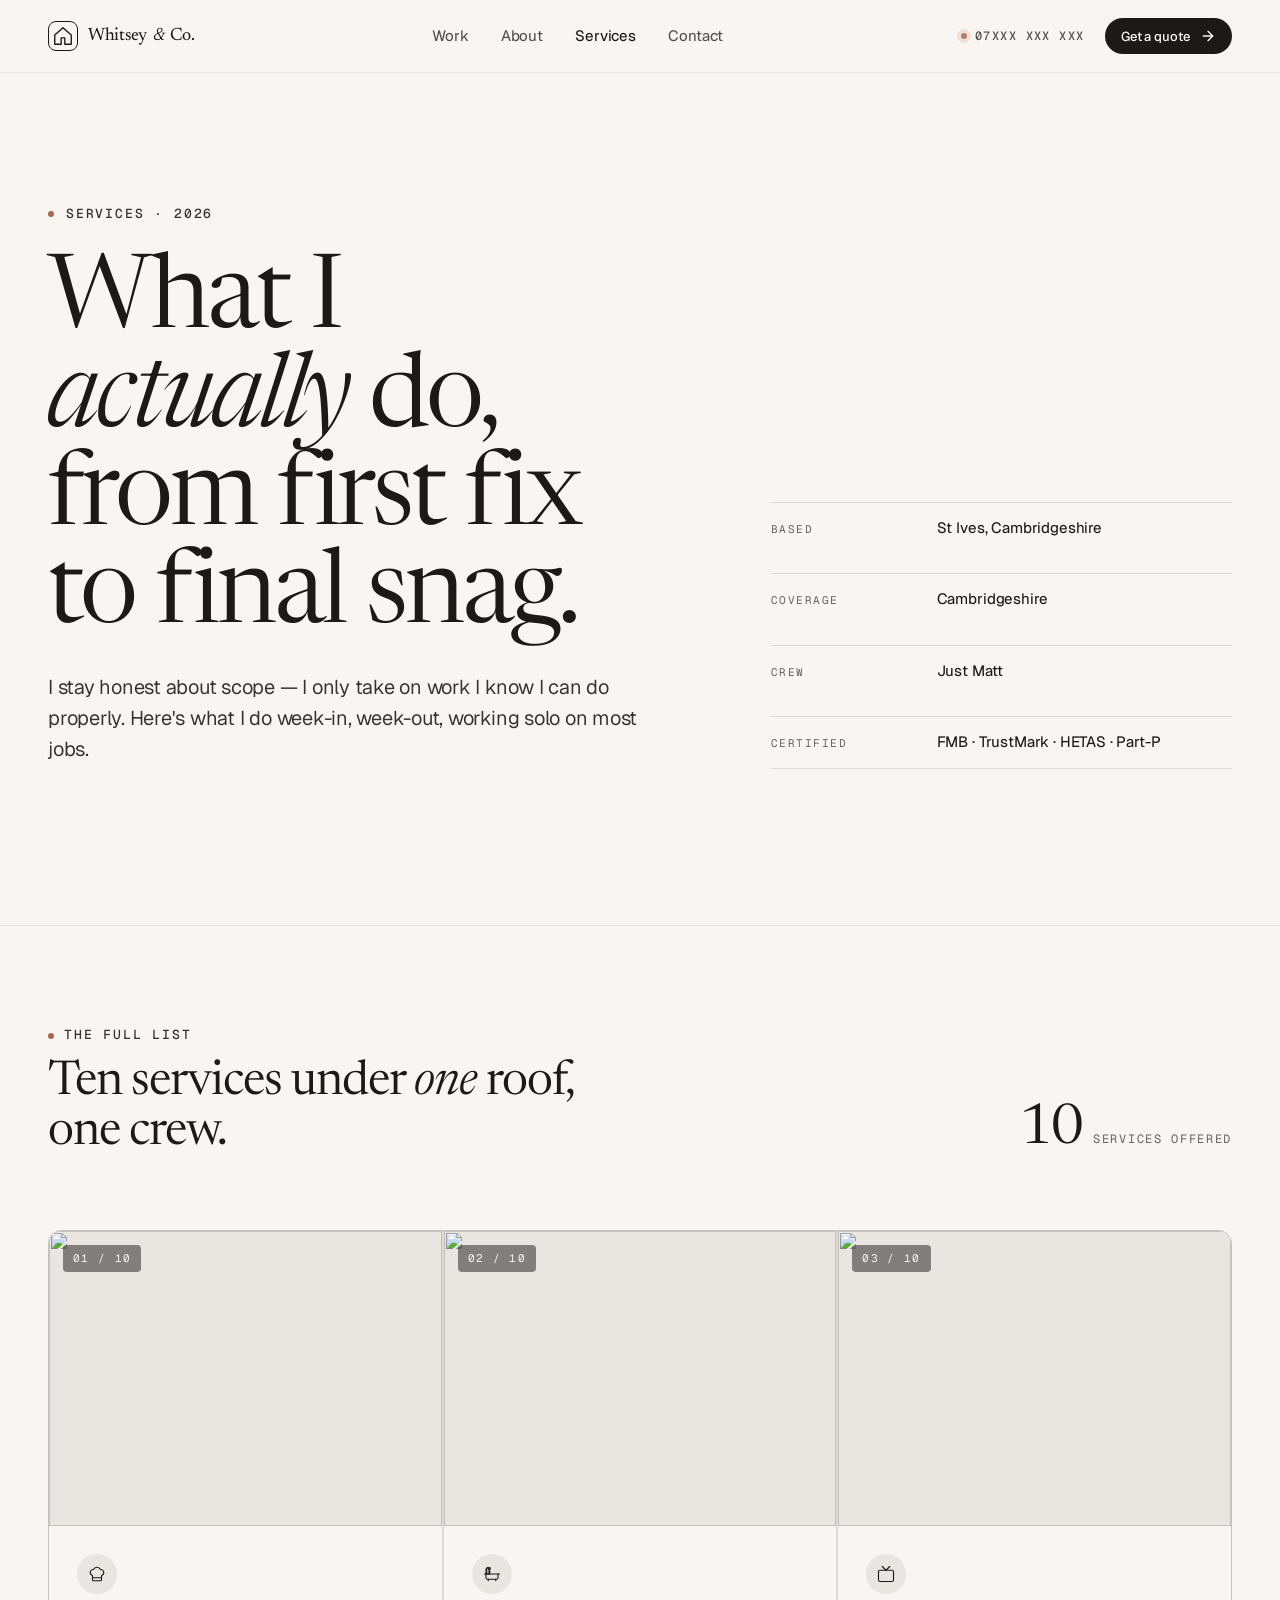
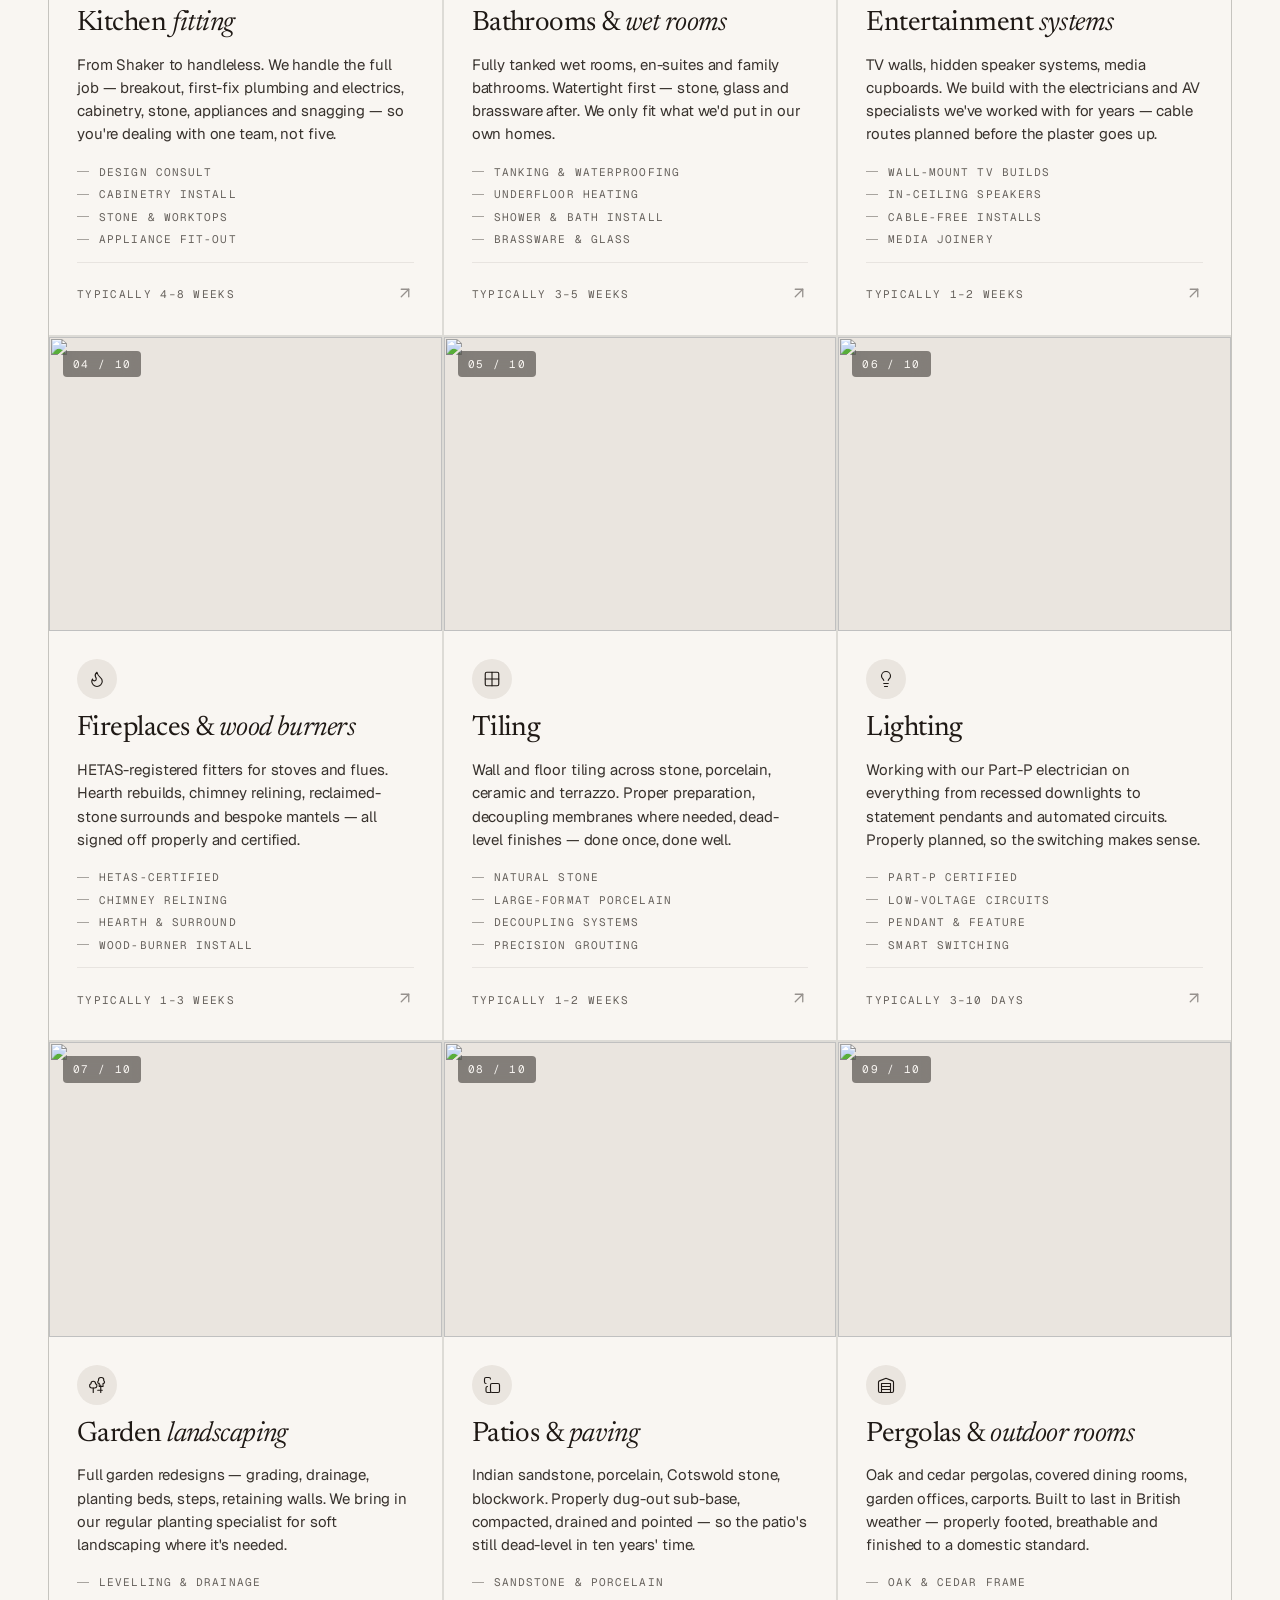
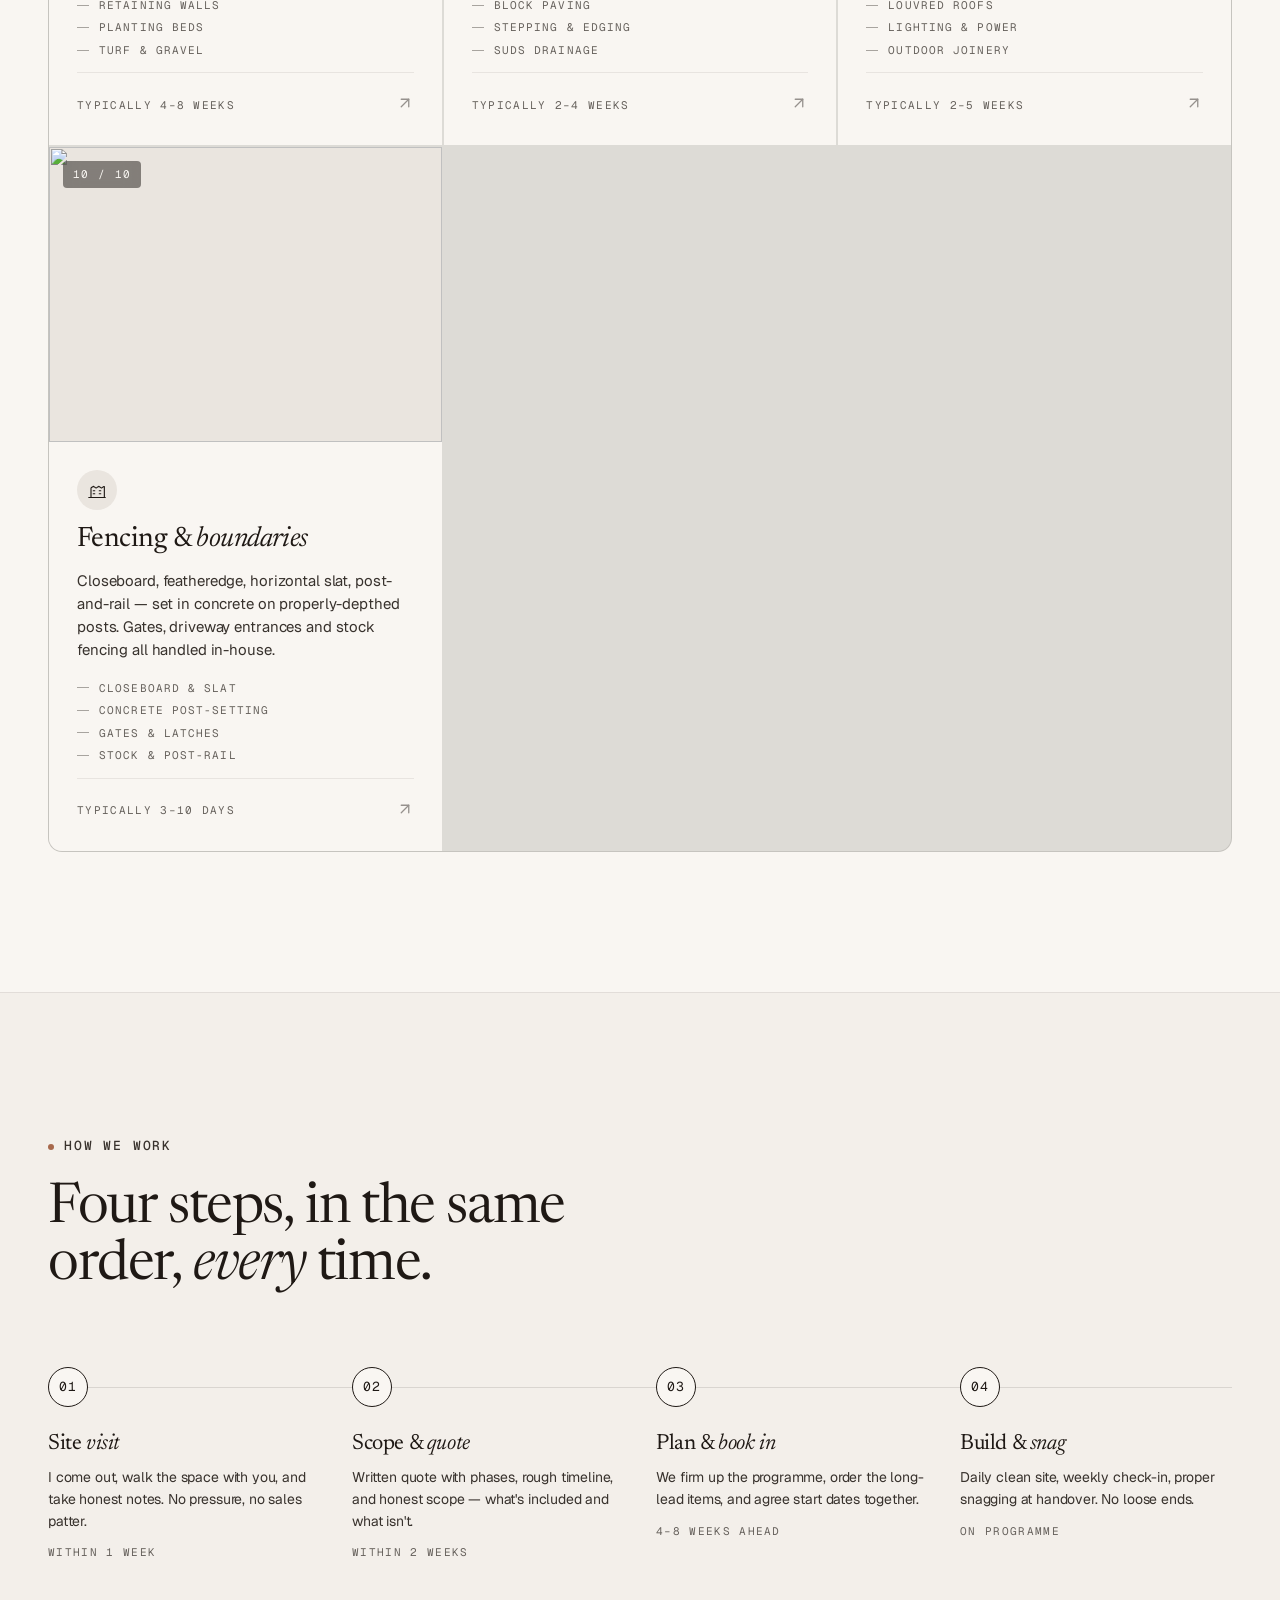
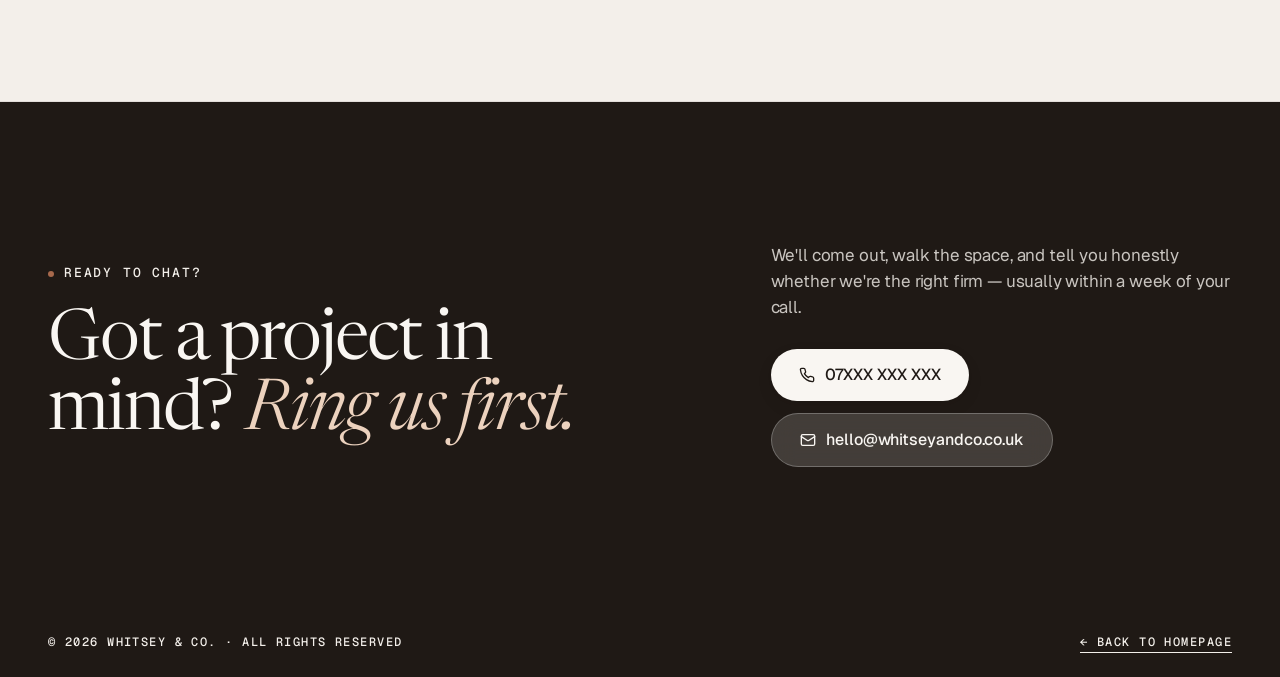
==== services.html @ 05865a09 "Initial commit — Whitsey & Co website Static website for Matt Whitsey's building company with homepa" ====
<!DOCTYPE html>
<html lang="en-GB">
<head>
  <meta charset="utf-8" />
  <meta name="viewport" content="width=device-width,initial-scale=1" />
  <title>Services — Whitsey &amp; Co.</title>

  <link rel="preconnect" href="https://fonts.googleapis.com" />
  <link rel="preconnect" href="https://fonts.gstatic.com" crossorigin />
  <link href="https://fonts.googleapis.com/css2?family=Newsreader:ital,opsz,wght@0,6..72,300..600;1,6..72,300..600&family=Geist:wght@300..700&family=Geist+Mono:wght@400..600&display=swap" rel="stylesheet" />

  <style>
    /* ============================================================
       Design Tokens (shared with index.html)
    ============================================================ */
    :root {
      --bone:        oklch(0.975 0.006 80);
      --bone-2:      oklch(0.955 0.008 75);
      --bone-3:      oklch(0.925 0.010 75);
      --ink:         oklch(0.22 0.012 60);
      --ink-2:       oklch(0.32 0.012 60);
      --ink-3:       oklch(0.50 0.010 65);
      --ink-4:       oklch(0.72 0.008 70);
      --terra:       oklch(0.58 0.09 45);
      --terra-soft:  oklch(0.92 0.03 50);
      --glass-light: rgba(252, 250, 246, 0.16);

      --font-display: "Newsreader", "Cormorant Garamond", Georgia, serif;
      --font-sans:    "Geist", "Inter", system-ui, -apple-system, "Helvetica Neue", sans-serif;
      --font-mono:    "Geist Mono", "JetBrains Mono", "SF Mono", ui-monospace, monospace;

      --s-1:4px; --s-2:8px; --s-3:12px; --s-4:16px; --s-5:24px;
      --s-6:32px; --s-7:48px; --s-8:64px; --s-9:96px;

      --r-sm:4px; --r-md:8px; --r-lg:14px; --r-xl:24px; --r-pill:999px;

      --sh-1: 0 1px 2px rgba(28,24,20,0.04), 0 1px 1px rgba(28,24,20,0.03);
      --sh-2: 0 6px 18px rgba(28,24,20,0.06), 0 2px 4px rgba(28,24,20,0.04);
      --sh-3: 0 24px 60px rgba(28,24,20,0.12), 0 6px 12px rgba(28,24,20,0.06);

      --container-wide: 1440px;
      --gutter: clamp(20px, 4vw, 48px);
    }

    /* ============================================================
       Reset & base
    ============================================================ */
    *, *::before, *::after { box-sizing: border-box; }
    html, body {
      margin: 0; padding: 0;
      background: var(--bone); color: var(--ink);
      font-family: var(--font-sans);
      font-feature-settings: "kern", "ss01", "cv11";
      -webkit-font-smoothing: antialiased;
      -moz-osx-font-smoothing: grayscale;
      text-rendering: optimizeLegibility;
    }
    body { font-size: 16px; line-height: 1.5; letter-spacing: -0.01em; }
    img { display: block; max-width: 100%; background: var(--bone-3); }
    button { font: inherit; color: inherit; background: none; border: 0; cursor: pointer; }
    a { color: inherit; text-decoration: none; }
    html { scroll-behavior: smooth; }

    /* ============================================================
       Typography
    ============================================================ */
    .mono-label {
      font-family: var(--font-mono); font-weight: 500;
      font-size: 12px; line-height: 1.2; letter-spacing: 0.12em;
      text-transform: uppercase; color: var(--ink-2);
    }
    .mono-label-lg {
      font-family: var(--font-mono); font-weight: 500;
      font-size: 13px; line-height: 1.3; letter-spacing: 0.14em;
      text-transform: uppercase; color: var(--ink-2);
    }

    /* ============================================================
       Buttons
    ============================================================ */
    .btn {
      display: inline-flex; align-items: center; gap: 10px;
      padding: 14px 24px; border-radius: var(--r-pill);
      font-family: var(--font-sans); font-weight: 500;
      font-size: 15px; letter-spacing: -0.005em;
      transition: transform 0.2s ease, background 0.2s ease, color 0.2s ease, box-shadow 0.2s ease;
      white-space: nowrap; line-height: 1;
    }
    .btn:focus-visible { outline: 1.5px dashed var(--ink); outline-offset: 3px; }
    .btn:hover { transform: translateY(-1px); }
    .btn:active { transform: translateY(0); }
    .btn--ink { background: var(--ink); color: var(--bone); }
    .btn--ink:hover { background: #000; }
    .btn--bone { background: var(--bone); color: var(--ink); box-shadow: var(--sh-2); }
    .btn--bone:hover { background: #fff; }
    .btn--glass-light {
      background: var(--glass-light); color: var(--bone);
      backdrop-filter: blur(12px); -webkit-backdrop-filter: blur(12px);
      border: 1px solid rgba(255,255,255,0.25);
    }
    .btn--glass-light:hover { background: rgba(255,255,255,0.28); }
    .btn--sm { padding: 10px 16px; font-size: 13px; }
    .btn--lg { padding: 18px 28px; font-size: 16px; }

    /* ============================================================
       Icons
    ============================================================ */
    .icon {
      display: inline-block; flex-shrink: 0;
      stroke: currentColor; fill: none;
      stroke-width: 2; stroke-linecap: round; stroke-linejoin: round;
      vertical-align: -0.125em;
    }
    .btn .icon { width: 16px; height: 16px; transition: transform 0.2s ease; }
    .btn:hover .icon[data-arrow] { transform: translateX(2px); }

    /* ============================================================
       Layout
    ============================================================ */
    .container-wide { max-width: var(--container-wide); margin: 0 auto; padding: 0 var(--gutter); }
    .section-marker { display: inline-flex; align-items: center; gap: 10px; }
    .section-marker::before {
      content: ""; width: 6px; height: 6px; border-radius: 50%;
      background: var(--terra); display: inline-block;
    }

    /* ============================================================
       Navigation
    ============================================================ */
    .nav {
      position: fixed; top: 0; left: 0; right: 0; z-index: 100;
      padding: 18px 0;
      transition: background 0.3s ease, backdrop-filter 0.3s ease, padding 0.3s ease;
    }
    /* Services nav starts on-light (no hero photo behind it) */
    .nav { background: rgba(249,246,241,0.88); backdrop-filter: blur(16px) saturate(140%); -webkit-backdrop-filter: blur(16px) saturate(140%); border-bottom: 1px solid rgba(28,24,20,0.06); }
    .nav--scrolled { padding: 12px 0; }
    .nav__inner { display: flex; align-items: center; justify-content: space-between; gap: 32px; }
    .nav__mark { display: inline-flex; align-items: center; gap: 10px; color: var(--ink); transition: color 0.3s ease; }
    .nav__mark-glyph { width: 30px; height: 30px; border: 1px solid currentColor; border-radius: 8px; display: inline-flex; align-items: center; justify-content: center; }
    .nav__mark-word { font-family: var(--font-display); font-weight: 440; font-size: 18px; letter-spacing: -0.015em; }
    .nav__mark-amp { font-style: italic; font-weight: 400; margin: 0 2px; }
    .nav__links { display: flex; gap: 32px; list-style: none; margin: 0; padding: 0; }
    .nav__links a { font-family: var(--font-sans); font-size: 15px; font-weight: 440; letter-spacing: -0.008em; color: var(--ink-2); opacity: 0.85; transition: opacity 0.2s ease, color 0.3s ease; }
    .nav__links a:hover { opacity: 1; color: var(--ink); }
    .nav__links a[aria-current="page"] { color: var(--ink); opacity: 1; }
    .nav__cta { display: flex; align-items: center; gap: 20px; }
    .nav__phone { display: inline-flex; align-items: center; gap: 8px; color: var(--ink-2); opacity: 0.85; }
    .nav__phone-dot { width: 6px; height: 6px; border-radius: 50%; background: var(--terra); box-shadow: 0 0 0 4px rgba(196,116,74,0.2); }
    @media (max-width: 960px) { .nav__phone { display: none; } }
    /* Hamburger button */
    .nav__burger {
      display: none;
      flex-direction: column; justify-content: center; align-items: center;
      gap: 5px; width: 40px; height: 40px;
      background: none; border: none; cursor: pointer; padding: 4px;
      color: var(--ink); transition: color 0.3s ease;
    }
    .nav__burger span {
      display: block; width: 22px; height: 2px;
      background: currentColor; border-radius: 2px;
      transition: transform 0.25s ease, opacity 0.2s ease, width 0.25s ease;
      transform-origin: center;
    }
    .nav--open .nav__burger span:nth-child(1) { transform: translateY(7px) rotate(45deg); }
    .nav--open .nav__burger span:nth-child(2) { opacity: 0; width: 0; }
    .nav--open .nav__burger span:nth-child(3) { transform: translateY(-7px) rotate(-45deg); }
    /* Mobile drawer */
    .nav__drawer {
      display: none;
      position: fixed; inset: 0; top: 0; z-index: 90;
      padding-top: 72px;
      background: var(--ink);
      flex-direction: column;
      animation: drawerIn 0.25s cubic-bezier(0.16,1,0.3,1) forwards;
    }
    @keyframes drawerIn {
      from { opacity: 0; transform: translateY(-8px); }
      to   { opacity: 1; transform: translateY(0); }
    }
    .nav--open .nav__drawer { display: flex; }
    .nav__drawer ul {
      list-style: none; margin: 0; padding: 32px var(--gutter);
      display: flex; flex-direction: column; gap: 4px;
    }
    .nav__drawer ul a {
      display: block; font-family: var(--font-display);
      font-size: clamp(32px, 8vw, 48px); font-weight: 380;
      color: var(--bone); opacity: 0.9; letter-spacing: -0.02em;
      line-height: 1.2; transition: opacity 0.15s ease;
    }
    .nav__drawer ul a:hover { opacity: 1; }
    .nav__drawer ul a[aria-current="page"] { color: var(--terra); opacity: 1; }
    .nav__drawer-close {
      position: absolute; top: 18px; right: var(--gutter);
      display: inline-flex; align-items: center; justify-content: center;
      width: 40px; height: 40px;
      background: none; border: none; border-radius: 50%;
      color: var(--bone); opacity: 0.6; cursor: pointer;
      transition: opacity 0.15s ease;
    }
    .nav__drawer-close:hover { opacity: 1; }
    .nav__drawer-cta {
      padding: 0 var(--gutter) 40px;
      margin-top: auto;
      border-top: 1px solid rgba(255,255,255,0.08);
      padding-top: 28px;
    }
    .nav__drawer-cta a { display: inline-flex; }
    @media (max-width: 640px) {
      .nav__links { display: none; }
      .nav__burger { display: flex; }
      .nav__cta .btn { display: none; }
    }

    /* ============================================================
       Services hero
    ============================================================ */
    .sv-hero {
      position: relative;
      padding: 200px 0 clamp(80px, 12vw, 140px);
      background: var(--bone); overflow: hidden;
    }
    .sv-hero__inner {
      display: grid; grid-template-columns: 7fr 5fr;
      gap: clamp(40px, 6vw, 96px); align-items: end;
    }
    .sv-hero__kicker {
      display: inline-flex; align-items: center; gap: 12px;
      margin-bottom: 32px; color: var(--ink-2);
    }
    .sv-hero__kicker::before {
      content: ""; width: 6px; height: 6px; border-radius: 50%;
      background: var(--terra);
    }
    .sv-hero__title {
      font-family: var(--font-display); font-weight: 360;
      font-size: clamp(52px, 8vw, 112px); line-height: 0.96;
      letter-spacing: -0.03em; margin: 0 0 24px;
      max-width: 14ch; text-wrap: balance;
    }
    .sv-hero__title em { font-style: italic; font-weight: 340; }
    .sv-hero__lede {
      font-family: var(--font-sans); font-weight: 380;
      font-size: 20px; line-height: 1.55; letter-spacing: -0.012em;
      color: var(--ink-2); max-width: 46ch;
    }
    .sv-hero__meta {
      padding-left: 0; display: flex; flex-direction: column; gap: 20px;
    }
    .sv-hero__meta-row {
      display: grid; grid-template-columns: 110px 1fr; gap: 16px;
      padding: 14px 0; border-top: 1px solid rgba(28,24,20,0.12);
      align-items: baseline;
    }
    .sv-hero__meta-row:last-child { border-bottom: 1px solid rgba(28,24,20,0.12); }
    .sv-hero__meta-key {
      font-family: var(--font-mono); font-size: 11px;
      letter-spacing: 0.14em; text-transform: uppercase; color: var(--ink-3);
    }
    .sv-hero__meta-val {
      font-family: var(--font-sans); font-weight: 440; font-size: 15px; color: var(--ink);
    }
    @media (max-width: 900px) { .sv-hero__inner { grid-template-columns: 1fr; } }

    /* ============================================================
       Services grid
    ============================================================ */
    .sv-grid-section {
      padding: clamp(48px, 8vw, 96px) 0 clamp(80px, 12vw, 140px);
      background: var(--bone); border-top: 1px solid rgba(28,24,20,0.08);
    }
    .sv-grid-head {
      display: flex; justify-content: space-between; align-items: flex-end;
      gap: 32px; margin-bottom: clamp(40px, 6vw, 72px); flex-wrap: wrap;
    }
    .sv-grid-head__title {
      font-family: var(--font-display); font-weight: 380;
      font-size: clamp(32px, 4vw, 48px); line-height: 1.05;
      letter-spacing: -0.025em; margin: 12px 0 0; max-width: 20ch;
    }
    .sv-grid-head__title em { font-style: italic; font-weight: 360; }
    .sv-count {
      display: flex; align-items: baseline; gap: 10px;
      font-family: var(--font-mono); font-size: 12px;
      letter-spacing: 0.14em; text-transform: uppercase; color: var(--ink-3);
    }
    .sv-count__big {
      font-family: var(--font-display); font-weight: 380;
      font-size: 56px; line-height: 1; letter-spacing: -0.02em; color: var(--ink);
    }
    .sv-grid {
      display: grid; grid-template-columns: repeat(3, 1fr);
      gap: 2px; background: rgba(28,24,20,0.12);
      border: 1px solid rgba(28,24,20,0.12);
      border-radius: var(--r-lg); overflow: hidden;
    }
    @media (max-width: 960px) { .sv-grid { grid-template-columns: repeat(2, 1fr); } }
    @media (max-width: 600px) { .sv-grid { grid-template-columns: 1fr; } }
    .sv-card {
      background: var(--bone); padding: 0;
      display: flex; flex-direction: column;
      transition: background 0.25s ease;
      position: relative; color: var(--ink);
    }
    .sv-card:hover { background: var(--bone-2); }
    .sv-card:hover .sv-card__img img { transform: scale(1.04); }
    .sv-card:hover .sv-card__cta-icon { transform: translate(3px, -3px); opacity: 1; }
    .sv-card__img {
      aspect-ratio: 4/3; overflow: hidden;
      background: var(--bone-3); position: relative;
    }
    .sv-card__img img {
      width: 100%; height: 100%; object-fit: cover;
      transition: transform 0.6s cubic-bezier(0.2, 0.8, 0.2, 1);
    }
    .sv-card__num {
      position: absolute; top: 14px; left: 14px;
      font-family: var(--font-mono); font-size: 11px;
      letter-spacing: 0.12em; text-transform: uppercase;
      color: var(--bone); background: rgba(28,24,20,0.5);
      backdrop-filter: blur(8px); -webkit-backdrop-filter: blur(8px);
      padding: 5px 10px; border-radius: var(--r-sm);
    }
    .sv-card__body {
      padding: 28px; display: flex; flex-direction: column; gap: 14px; flex: 1;
    }
    .sv-card__icon {
      width: 40px; height: 40px; border-radius: 50%;
      background: var(--bone-3);
      display: inline-flex; align-items: center; justify-content: center; color: var(--ink);
    }
    .sv-card__icon .icon { width: 18px; height: 18px; stroke-width: 1.5; }
    .sv-card__title {
      font-family: var(--font-display); font-weight: 420;
      font-size: 28px; line-height: 1.1; letter-spacing: -0.02em;
      margin: 0; color: var(--ink);
    }
    .sv-card__title em { font-style: italic; font-weight: 380; }
    .sv-card__desc {
      font-family: var(--font-sans); font-weight: 400;
      font-size: 15px; line-height: 1.55; letter-spacing: -0.008em;
      color: var(--ink-2); margin: 0;
    }
    .sv-card__bullets {
      list-style: none; padding: 0; margin: 4px 0 0;
      display: flex; flex-direction: column; gap: 6px;
    }
    .sv-card__bullets li {
      font-family: var(--font-mono); font-size: 11px;
      letter-spacing: 0.1em; text-transform: uppercase; color: var(--ink-3);
      display: flex; align-items: center; gap: 10px;
    }
    .sv-card__bullets li::before {
      content: ""; width: 12px; height: 1px;
      background: var(--ink-4); display: inline-block;
    }
    .sv-card__foot {
      margin-top: auto; padding-top: 20px;
      display: flex; align-items: center; justify-content: space-between;
      border-top: 1px solid rgba(28,24,20,0.08);
    }
    .sv-card__foot-label {
      font-family: var(--font-mono); font-size: 11px;
      letter-spacing: 0.12em; text-transform: uppercase; color: var(--ink-3);
    }
    .sv-card__cta-icon {
      color: var(--ink); opacity: 0.45;
      transition: opacity 0.2s ease, transform 0.2s ease;
    }
    .sv-card__cta-icon .icon { width: 18px; height: 18px; stroke-width: 1.75; }

    /* ============================================================
       Process strip
    ============================================================ */
    .sv-process {
      padding: clamp(80px, 12vw, 140px) 0;
      background: var(--bone-2);
      border-top: 1px solid rgba(28,24,20,0.08);
      border-bottom: 1px solid rgba(28,24,20,0.08);
    }
    .sv-process__head { max-width: 56ch; margin-bottom: clamp(48px, 7vw, 72px); }
    .sv-process__title {
      font-family: var(--font-display); font-weight: 380;
      font-size: clamp(36px, 5vw, 56px); line-height: 1.02;
      letter-spacing: -0.025em; margin: 24px 0 0;
    }
    .sv-process__title em { font-style: italic; font-weight: 360; }
    .sv-process__steps {
      display: grid; grid-template-columns: repeat(4, 1fr);
      gap: 32px; position: relative;
    }
    .sv-process__steps::before {
      content: ""; position: absolute; top: 20px; left: 0; right: 0;
      height: 1px; background: rgba(28,24,20,0.12); z-index: 0;
    }
    .sv-step { position: relative; z-index: 1; }
    .sv-step__num {
      width: 40px; height: 40px; border-radius: 50%;
      background: var(--bone); border: 1px solid var(--ink);
      display: inline-flex; align-items: center; justify-content: center;
      font-family: var(--font-mono); font-size: 13px;
      letter-spacing: 0.05em; color: var(--ink); margin-bottom: 24px;
    }
    .sv-step__title {
      font-family: var(--font-display); font-weight: 420;
      font-size: 22px; line-height: 1.2; letter-spacing: -0.018em;
      margin: 0 0 10px; color: var(--ink);
    }
    .sv-step__title em { font-style: italic; font-weight: 380; }
    .sv-step__desc {
      font-family: var(--font-sans); font-size: 14px;
      line-height: 1.55; color: var(--ink-2); margin: 0;
    }
    .sv-step__time {
      display: block; font-family: var(--font-mono); font-size: 11px;
      letter-spacing: 0.12em; text-transform: uppercase;
      color: var(--ink-3); margin-top: 12px;
    }
    @media (max-width: 860px) {
      .sv-process__steps { grid-template-columns: repeat(2, 1fr); row-gap: 48px; }
      .sv-process__steps::before { display: none; }
    }
    @media (max-width: 460px) { .sv-process__steps { grid-template-columns: 1fr; } }

    /* ============================================================
       CTA banner
    ============================================================ */
    .sv-cta {
      padding: clamp(80px, 12vw, 140px) 0;
      background: var(--ink); color: var(--bone);
    }
    .sv-cta__inner {
      display: grid; grid-template-columns: 7fr 5fr;
      gap: clamp(40px, 6vw, 96px); align-items: center;
    }
    .sv-cta__title {
      font-family: var(--font-display); font-weight: 360;
      font-size: clamp(40px, 5.5vw, 72px); line-height: 1;
      letter-spacing: -0.028em; margin: 24px 0 0;
      color: var(--bone); max-width: 16ch; text-wrap: balance;
    }
    .sv-cta__title em { font-style: italic; font-weight: 340; color: oklch(0.88 0.04 60); }
    .sv-cta__dek {
      font-family: var(--font-sans); font-size: 17px; line-height: 1.55;
      color: var(--bone-2); opacity: 0.8; max-width: 44ch; margin: 0 0 28px;
    }
    .sv-cta__actions { display: flex; flex-wrap: wrap; gap: 12px; }
    @media (max-width: 820px) { .sv-cta__inner { grid-template-columns: 1fr; } }

    /* ============================================================
       Footer
    ============================================================ */
    .foot { padding: 28px 0; background: var(--ink); }
    .foot__inner { display: flex; justify-content: space-between; gap: 20px; flex-wrap: wrap; }
    .foot__back { border-bottom: 1px solid currentColor; padding-bottom: 2px; }
  </style>
</head>
<body>

  <!-- ── Navigation ── -->
  <nav class="nav" id="nav" aria-label="Primary">
    <div class="nav__inner container-wide">
      <a href="index.html" class="nav__mark" aria-label="Whitsey & Co. — home">
        <span class="nav__mark-glyph" aria-hidden="true">
          <svg viewBox="0 0 24 24" width="22" height="22" fill="none" stroke="currentColor" stroke-width="1.5">
            <path d="M3 11 L12 3 L21 11 L21 21 L14 21 L14 14 L10 14 L10 21 L3 21 Z" stroke-linejoin="round"/>
          </svg>
        </span>
        <span class="nav__mark-word">Whitsey <span class="nav__mark-amp">&amp;</span> Co.</span>
      </a>
      <ul class="nav__links">
        <li><a href="index.html#work">Work</a></li>
        <li><a href="index.html#about">About</a></li>
        <li><a href="services.html" aria-current="page" style="color:var(--ink);opacity:1">Services</a></li>
        <li><a href="index.html#contact">Contact</a></li>
      </ul>
      <div class="nav__cta">
        <span class="nav__phone mono-label">
          <span class="nav__phone-dot" aria-hidden="true"></span>
          07XXX XXX XXX
        </span>
        <a href="#cta" class="btn btn--ink btn--sm">
          Get a quote
          <svg class="icon" viewBox="0 0 24 24" data-arrow aria-hidden="true"><path d="M5 12h14"/><path d="m12 5 7 7-7 7"/></svg>
        </a>
        <button class="nav__burger" id="nav-burger" aria-label="Open menu" aria-expanded="false" aria-controls="nav-drawer">
          <span></span><span></span><span></span>
        </button>
      </div>
    </div>

    <!-- Mobile drawer -->
    <div class="nav__drawer" id="nav-drawer" role="dialog" aria-label="Navigation menu">
      <button class="nav__drawer-close" onclick="closeDrawer()" aria-label="Close menu">
        <svg viewBox="0 0 24 24" width="22" height="22" fill="none" stroke="currentColor" stroke-width="2" stroke-linecap="round"><path d="M18 6 6 18M6 6l12 12"/></svg>
      </button>
      <ul>
        <li><a href="index.html#work"    onclick="closeDrawer()">Work</a></li>
        <li><a href="index.html#about"   onclick="closeDrawer()">About</a></li>
        <li><a href="services.html"      onclick="closeDrawer()" aria-current="page">Services</a></li>
        <li><a href="index.html#contact" onclick="closeDrawer()">Contact</a></li>
      </ul>
      <div class="nav__drawer-cta">
        <a href="index.html#contact" class="btn btn--bone btn--lg" onclick="closeDrawer()">
          Get a quote
          <svg class="icon" viewBox="0 0 24 24" data-arrow aria-hidden="true"><path d="M5 12h14"/><path d="m12 5 7 7-7 7"/></svg>
        </a>
      </div>
    </div>
  </nav>

  <!-- ── Services hero ── -->
  <header class="sv-hero">
    <div class="container-wide sv-hero__inner">
      <div>
        <span class="sv-hero__kicker mono-label-lg">Services · 2026</span>
        <h1 class="sv-hero__title">
          What I <em>actually</em> do, from first fix to final snag.
        </h1>
        <p class="sv-hero__lede">
          I stay honest about scope — I only take on work I know I can do properly.
          Here's what I do week-in, week-out, working solo on most jobs.
        </p>
      </div>
      <dl class="sv-hero__meta">
        <div class="sv-hero__meta-row">
          <dt class="sv-hero__meta-key">Based</dt>
          <dd class="sv-hero__meta-val">St Ives, Cambridgeshire</dd>
        </div>
        <div class="sv-hero__meta-row">
          <dt class="sv-hero__meta-key">Coverage</dt>
          <dd class="sv-hero__meta-val">Cambridgeshire</dd>
        </div>
        <div class="sv-hero__meta-row">
          <dt class="sv-hero__meta-key">Crew</dt>
          <dd class="sv-hero__meta-val">Just Matt</dd>
        </div>
        <div class="sv-hero__meta-row">
          <dt class="sv-hero__meta-key">Certified</dt>
          <dd class="sv-hero__meta-val">FMB · TrustMark · HETAS · Part-P</dd>
        </div>
      </dl>
    </div>
  </header>

  <!-- ── Services grid ── -->
  <section class="sv-grid-section" id="services">
    <div class="container-wide">
      <div class="sv-grid-head">
        <div>
          <span class="mono-label-lg section-marker">The full list</span>
          <h2 class="sv-grid-head__title">
            Ten services under <em>one</em> roof, one crew.
          </h2>
        </div>
        <div class="sv-count">
          <span class="sv-count__big">10</span>
          <span>services offered</span>
        </div>
      </div>

      <div class="sv-grid" id="sv-grid">
        <!-- Cards injected by JS -->
      </div>
    </div>
  </section>

  <!-- ── How we work ── -->
  <section class="sv-process" id="process">
    <div class="container-wide">
      <div class="sv-process__head">
        <span class="mono-label-lg section-marker">How we work</span>
        <h2 class="sv-process__title">
          Four steps, in the same order, <em>every</em> time.
        </h2>
      </div>
      <div class="sv-process__steps">
        <div class="sv-step">
          <div class="sv-step__num">01</div>
          <h3 class="sv-step__title">Site <em>visit</em></h3>
          <p class="sv-step__desc">I come out, walk the space with you, and take honest notes. No pressure, no sales patter.</p>
          <span class="sv-step__time">Within 1 week</span>
        </div>
        <div class="sv-step">
          <div class="sv-step__num">02</div>
          <h3 class="sv-step__title">Scope &amp; <em>quote</em></h3>
          <p class="sv-step__desc">Written quote with phases, rough timeline, and honest scope — what's included and what isn't.</p>
          <span class="sv-step__time">Within 2 weeks</span>
        </div>
        <div class="sv-step">
          <div class="sv-step__num">03</div>
          <h3 class="sv-step__title">Plan &amp; <em>book in</em></h3>
          <p class="sv-step__desc">We firm up the programme, order the long-lead items, and agree start dates together.</p>
          <span class="sv-step__time">4–8 weeks ahead</span>
        </div>
        <div class="sv-step">
          <div class="sv-step__num">04</div>
          <h3 class="sv-step__title">Build &amp; <em>snag</em></h3>
          <p class="sv-step__desc">Daily clean site, weekly check-in, proper snagging at handover. No loose ends.</p>
          <span class="sv-step__time">On programme</span>
        </div>
      </div>
    </div>
  </section>

  <!-- ── CTA strip ── -->
  <section class="sv-cta" id="cta">
    <div class="container-wide sv-cta__inner">
      <div>
        <span class="mono-label-lg section-marker" style="color:var(--bone-2)">Ready to chat?</span>
        <h2 class="sv-cta__title">
          Got a project in mind? <em>Ring us first.</em>
        </h2>
      </div>
      <div>
        <p class="sv-cta__dek">
          We'll come out, walk the space, and tell you honestly whether we're
          the right firm — usually within a week of your call.
        </p>
        <div class="sv-cta__actions">
          <a href="tel:+4407000000000" class="btn btn--bone btn--lg">
            <svg class="icon" viewBox="0 0 24 24" aria-hidden="true"><path d="M22 16.92v3a2 2 0 0 1-2.18 2 19.79 19.79 0 0 1-8.63-3.07 19.5 19.5 0 0 1-6-6 19.79 19.79 0 0 1-3.07-8.67A2 2 0 0 1 4.11 2h3a2 2 0 0 1 2 1.72 12.84 12.84 0 0 0 .7 2.81 2 2 0 0 1-.45 2.11L8.09 9.91a16 16 0 0 0 6 6l1.27-1.27a2 2 0 0 1 2.11-.45 12.84 12.84 0 0 0 2.81.7A2 2 0 0 1 22 16.92z"/></svg>
            07XXX XXX XXX
          </a>
          <a href="mailto:hello@whitseyandco.co.uk" class="btn btn--glass-light btn--lg">
            <svg class="icon" viewBox="0 0 24 24" aria-hidden="true"><rect width="20" height="16" x="2" y="4" rx="2"/><path d="m22 7-8.97 5.7a1.94 1.94 0 0 1-2.06 0L2 7"/></svg>
            hello@whitseyandco.co.uk
          </a>
        </div>
      </div>
    </div>
  </section>

  <!-- ── Footer ── -->
  <footer class="foot">
    <div class="container-wide foot__inner">
      <span class="mono-label" style="color:var(--bone-2)">© 2026 Whitsey &amp; Co. · All rights reserved</span>
      <span class="mono-label" style="color:var(--bone-2)">
        <a href="index.html" class="foot__back">← Back to homepage</a>
      </span>
    </div>
  </footer>

  <script>
    // ── Service card data ──
    const SERVICES = [
      {
        icon: "chef-hat",
        title: "Kitchen <em>fitting</em>",
        desc: "From Shaker to handleless. We handle the full job — breakout, first-fix plumbing and electrics, cabinetry, stone, appliances and snagging — so you're dealing with one team, not five.",
        bullets: ["Design consult", "Cabinetry install", "Stone &amp; worktops", "Appliance fit-out"],
        img: "gallery_images/PHOTO-2026-04-11-17-01-11 7.jpg",
        foot: "Typically 4–8 weeks",
      },
      {
        icon: "bath",
        title: "Bathrooms &amp; <em>wet rooms</em>",
        desc: "Fully tanked wet rooms, en-suites and family bathrooms. Watertight first — stone, glass and brassware after. We only fit what we'd put in our own homes.",
        bullets: ["Tanking &amp; waterproofing", "Underfloor heating", "Shower &amp; bath install", "Brassware &amp; glass"],
        img: "gallery_images/PHOTO-2026-04-11-17-01-11 9.jpg",
        foot: "Typically 3–5 weeks",
      },
      {
        icon: "tv",
        title: "Entertainment <em>systems</em>",
        desc: "TV walls, hidden speaker systems, media cupboards. We build with the electricians and AV specialists we've worked with for years — cable routes planned before the plaster goes up.",
        bullets: ["Wall-mount TV builds", "In-ceiling speakers", "Cable-free installs", "Media joinery"],
        img: "gallery_images/PHOTO-2026-04-11-17-01-10 8.jpg",
        foot: "Typically 1–2 weeks",
      },
      {
        icon: "flame",
        title: "Fireplaces &amp; <em>wood burners</em>",
        desc: "HETAS-registered fitters for stoves and flues. Hearth rebuilds, chimney relining, reclaimed-stone surrounds and bespoke mantels — all signed off properly and certified.",
        bullets: ["HETAS-certified", "Chimney relining", "Hearth &amp; surround", "Wood-burner install"],
        img: "gallery_images/PHOTO-2026-04-11-17-01-06.jpg",
        foot: "Typically 1–3 weeks",
      },
      {
        icon: "grid",
        title: "Tiling",
        desc: "Wall and floor tiling across stone, porcelain, ceramic and terrazzo. Proper preparation, decoupling membranes where needed, dead-level finishes — done once, done well.",
        bullets: ["Natural stone", "Large-format porcelain", "Decoupling systems", "Precision grouting"],
        img: "gallery_images/PHOTO-2026-04-11-17-01-07 2.jpg",
        foot: "Typically 1–2 weeks",
      },
      {
        icon: "lightbulb",
        title: "Lighting",
        desc: "Working with our Part-P electrician on everything from recessed downlights to statement pendants and automated circuits. Properly planned, so the switching makes sense.",
        bullets: ["Part-P certified", "Low-voltage circuits", "Pendant &amp; feature", "Smart switching"],
        img: "gallery_images/PHOTO-2026-04-11-17-01-12 13.jpg",
        foot: "Typically 3–10 days",
      },
      {
        icon: "trees",
        title: "Garden <em>landscaping</em>",
        desc: "Full garden redesigns — grading, drainage, planting beds, steps, retaining walls. We bring in our regular planting specialist for soft landscaping where it's needed.",
        bullets: ["Levelling &amp; drainage", "Retaining walls", "Planting beds", "Turf &amp; gravel"],
        img: "gallery_images/PHOTO-2026-04-11-17-01-06 2.jpg",
        foot: "Typically 4–8 weeks",
      },
      {
        icon: "layers",
        title: "Patios &amp; <em>paving</em>",
        desc: "Indian sandstone, porcelain, Cotswold stone, blockwork. Properly dug-out sub-base, compacted, drained and pointed — so the patio's still dead-level in ten years' time.",
        bullets: ["Sandstone &amp; porcelain", "Block paving", "Stepping &amp; edging", "SuDS drainage"],
        img: "gallery_images/PHOTO-2026-04-11-17-01-10 7.jpg",
        foot: "Typically 2–4 weeks",
      },
      {
        icon: "warehouse",
        title: "Pergolas &amp; <em>outdoor rooms</em>",
        desc: "Oak and cedar pergolas, covered dining rooms, garden offices, carports. Built to last in British weather — properly footed, breathable and finished to a domestic standard.",
        bullets: ["Oak &amp; cedar frame", "Louvred roofs", "Lighting &amp; power", "Outdoor joinery"],
        img: "gallery_images/PHOTO-2026-04-11-17-01-07.jpg",
        foot: "Typically 2–5 weeks",
      },
      {
        icon: "fence",
        title: "Fencing &amp; <em>boundaries</em>",
        desc: "Closeboard, featheredge, horizontal slat, post-and-rail — set in concrete on properly-depthed posts. Gates, driveway entrances and stock fencing all handled in-house.",
        bullets: ["Closeboard &amp; slat", "Concrete post-setting", "Gates &amp; latches", "Stock &amp; post-rail"],
        img: "gallery_images/PHOTO-2026-04-11-17-01-10 3.jpg",
        foot: "Typically 3–10 days",
      },
    ];

    // Icon SVG paths
    const ICONS = {
      "chef-hat": `<path d="M17 21a1 1 0 0 0 1-1v-5.35c0-.457.316-.844.727-1.041a4 4 0 0 0-2.134-7.589 5 5 0 0 0-9.186 0 4 4 0 0 0-2.134 7.588c.411.198.727.585.727 1.041V20a1 1 0 0 0 1 1Z"/><path d="M6 17h12"/>`,
      "bath": `<path d="M10 4 8 6"/><path d="M17 19v2"/><path d="M2 12h20"/><path d="M7 19v2"/><path d="M9 5a2 2 0 0 0-2-2 2 2 0 0 0-2 2v7h4Z"/><path d="M4 12V6a2 2 0 1 1 4 0v6"/><path d="M20 12v5a2 2 0 0 1-2 2H6a2 2 0 0 1-2-2v-5"/>`,
      "tv": `<path d="m17 2-5 5-5-5"/><rect width="20" height="15" x="2" y="7" rx="2" ry="2"/>`,
      "flame": `<path d="M8.5 14.5A2.5 2.5 0 0 0 11 12c0-1.38-.5-2-1-3-1.072-2.143-.224-4.054 2-6 .5 2.5 2 4.9 4 6.5 2 1.6 3 3.5 3 5.5a7 7 0 1 1-14 0c0-1.153.433-2.294 1-3a2.5 2.5 0 0 0 2.5 2.5z"/>`,
      "grid": `<rect width="18" height="18" x="3" y="3" rx="2"/><path d="M3 12h18"/><path d="M12 3v18"/>`,
      "lightbulb": `<path d="M15 14c.2-1 .7-1.7 1.5-2.5 1-.9 1.5-2.2 1.5-3.5A6 6 0 0 0 6 8c0 1 .2 2.2 1.5 3.5.7.7 1.3 1.5 1.5 2.5"/><path d="M9 18h6"/><path d="M10 22h4"/>`,
      "trees": `<path d="M10 10v.2A3 3 0 0 1 8.9 16H5a3 3 0 0 1-1-5.8V10a3 3 0 0 1 6 0Z"/><path d="M7 16v6"/><path d="M13 19h6"/><path d="M17 12v10"/><path d="M17 2a3 3 0 0 0-3 3v1.4c-.6.3-1 .9-1 1.6v.2c0 .8.6 1.5 1.4 1.6l.6.1V14h5V10l.6-.1c.8-.1 1.4-.8 1.4-1.6V8c0-.7-.4-1.3-1-1.6V5a3 3 0 0 0-3-3Z"/>`,
      "layers": `<path d="M4 10c-1.1 0-2-.9-2-2V4c0-1.1.9-2 2-2h4c1.1 0 2 .9 2 2"/><path d="M10 22H6c-1.1 0-2-.9-2-2v-4c0-1.1.9-2 2-2"/><rect width="12" height="12" x="10" y="10" rx="2"/>`,
      "warehouse": `<path d="M22 8.35V20a2 2 0 0 1-2 2H4a2 2 0 0 1-2-2V8.35A2 2 0 0 1 3.26 6.5l8-3.2a2 2 0 0 1 1.48 0l8 3.2A2 2 0 0 1 22 8.35Z"/><path d="M6 18h12"/><path d="M6 14h12"/><rect width="12" height="12" x="6" y="10"/>`,
      "fence": `<path d="M4 22V9.5a.5.5 0 0 1 .2-.4l2.6-1.8a.6.6 0 0 1 .8 0l2.8 1.9a.5.5 0 0 0 .8 0l2.8-1.9a.6.6 0 0 1 .8 0l2.8 1.9a.5.5 0 0 0 .8 0l2.6-1.8a.5.5 0 0 1 .8.4V22"/><path d="M1 22h22"/><path d="M7 13h2"/><path d="M7 17h2"/><path d="M15 13h2"/><path d="M15 17h2"/>`,
      "arrow-up-right": `<path d="M7 7h10v10"/><path d="M7 17 17 7"/>`,
    };

    function icon(name, size) {
      return `<svg class="icon" viewBox="0 0 24 24" width="${size||'1em'}" height="${size||'1em'}" aria-hidden="true">${ICONS[name]||''}</svg>`;
    }

    // Render cards
    const grid = document.getElementById("sv-grid");
    SERVICES.forEach((s, i) => {
      const card = document.createElement("a");
      card.className = "sv-card";
      card.href = "#cta";
      card.innerHTML = `
        <div class="sv-card__img">
          <img src="${s.img}" alt="" loading="lazy" />
          <span class="sv-card__num">${String(i+1).padStart(2,"0")} / 10</span>
        </div>
        <div class="sv-card__body">
          <div class="sv-card__icon">${icon(s.icon)}</div>
          <h3 class="sv-card__title">${s.title}</h3>
          <p class="sv-card__desc">${s.desc}</p>
          <ul class="sv-card__bullets">
            ${s.bullets.map(b => `<li>${b}</li>`).join("")}
          </ul>
          <div class="sv-card__foot">
            <span class="sv-card__foot-label">${s.foot}</span>
            <span class="sv-card__cta-icon">${icon("arrow-up-right")}</span>
          </div>
        </div>`;
      grid.appendChild(card);
    });

    // Nav scroll state
    const nav = document.getElementById("nav");
    window.addEventListener("scroll", () => {
      nav.classList.toggle("nav--scrolled", window.scrollY > 24);
    }, { passive: true });

    // Hamburger menu
    const burger = document.getElementById("nav-burger");
    function openDrawer() {
      nav.classList.add("nav--open");
      burger.setAttribute("aria-expanded", "true");
      burger.setAttribute("aria-label", "Close menu");
      document.body.style.overflow = "hidden";
    }
    function closeDrawer() {
      nav.classList.remove("nav--open");
      burger.setAttribute("aria-expanded", "false");
      burger.setAttribute("aria-label", "Open menu");
      document.body.style.overflow = "";
    }
    burger.addEventListener("click", () => {
      nav.classList.contains("nav--open") ? closeDrawer() : openDrawer();
    });
    document.addEventListener("keydown", e => {
      if (e.key === "Escape") closeDrawer();
    });
  </script>
</body>
</html>
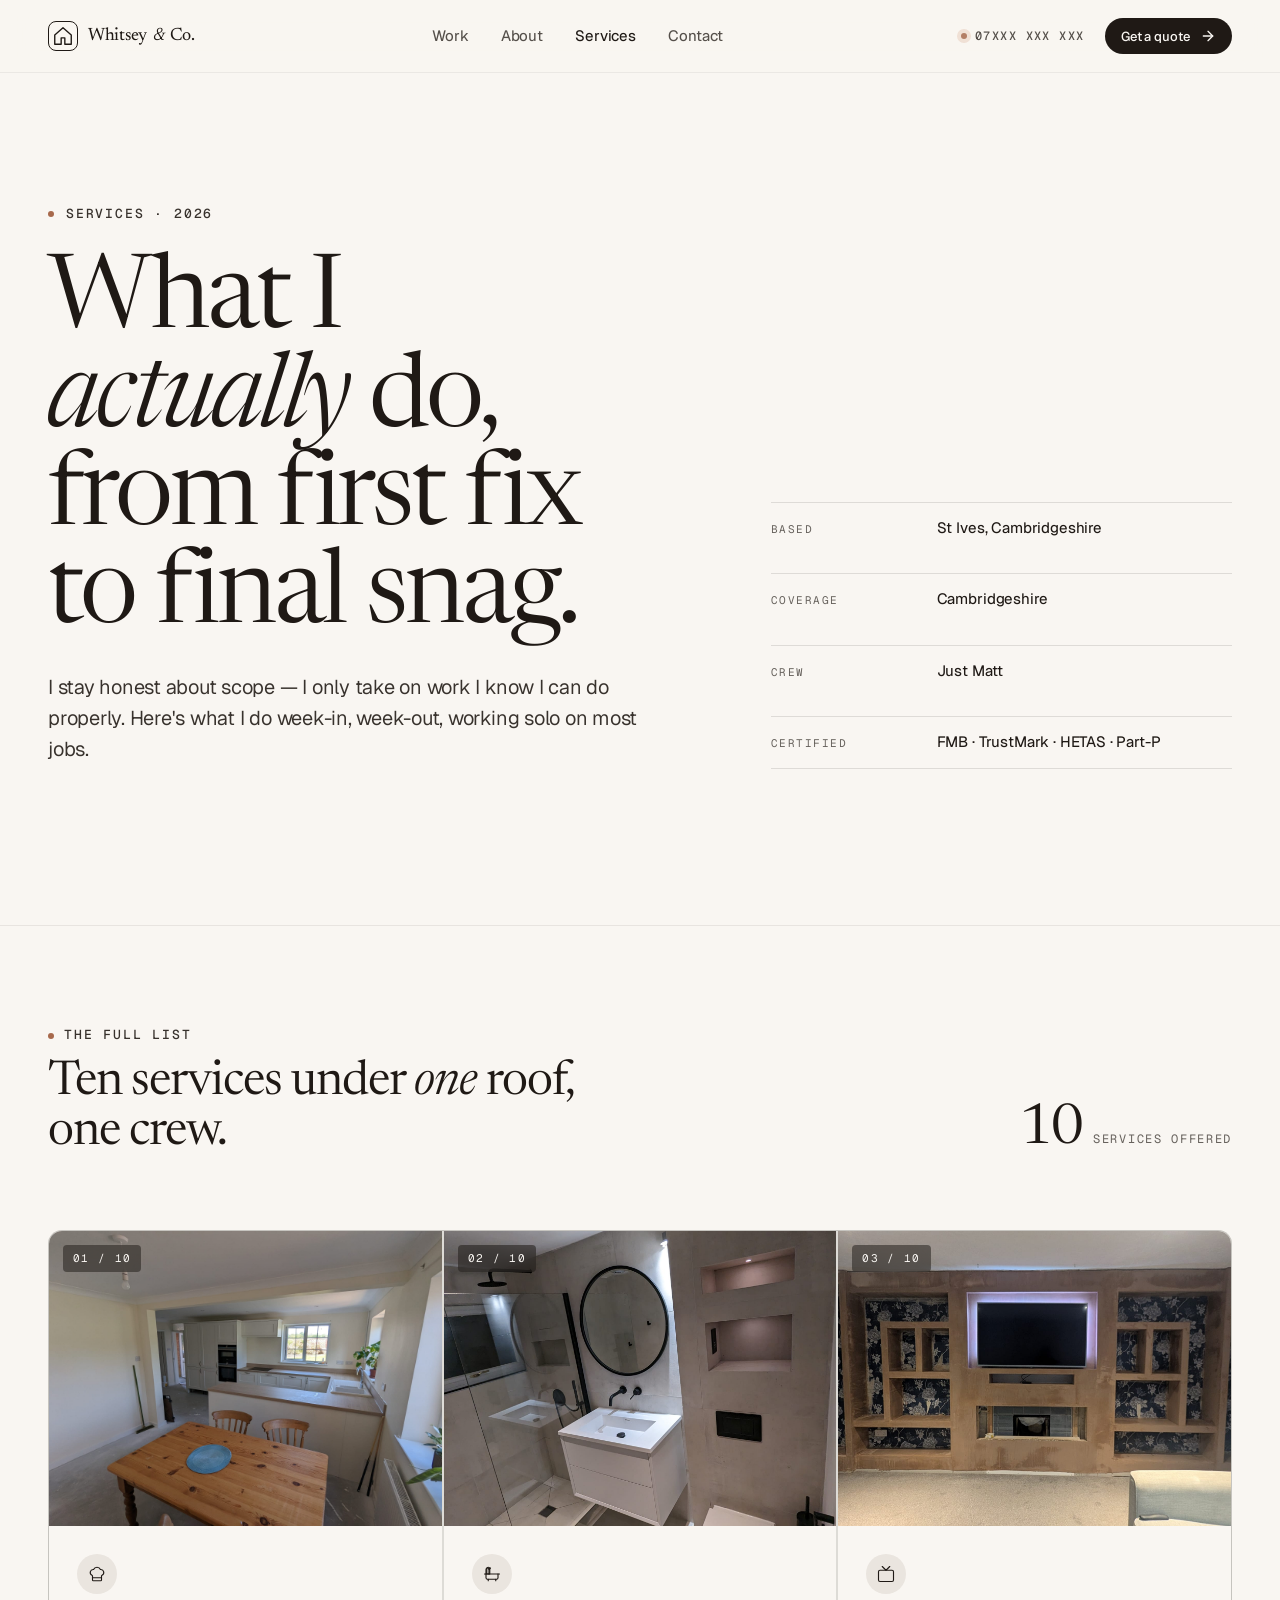
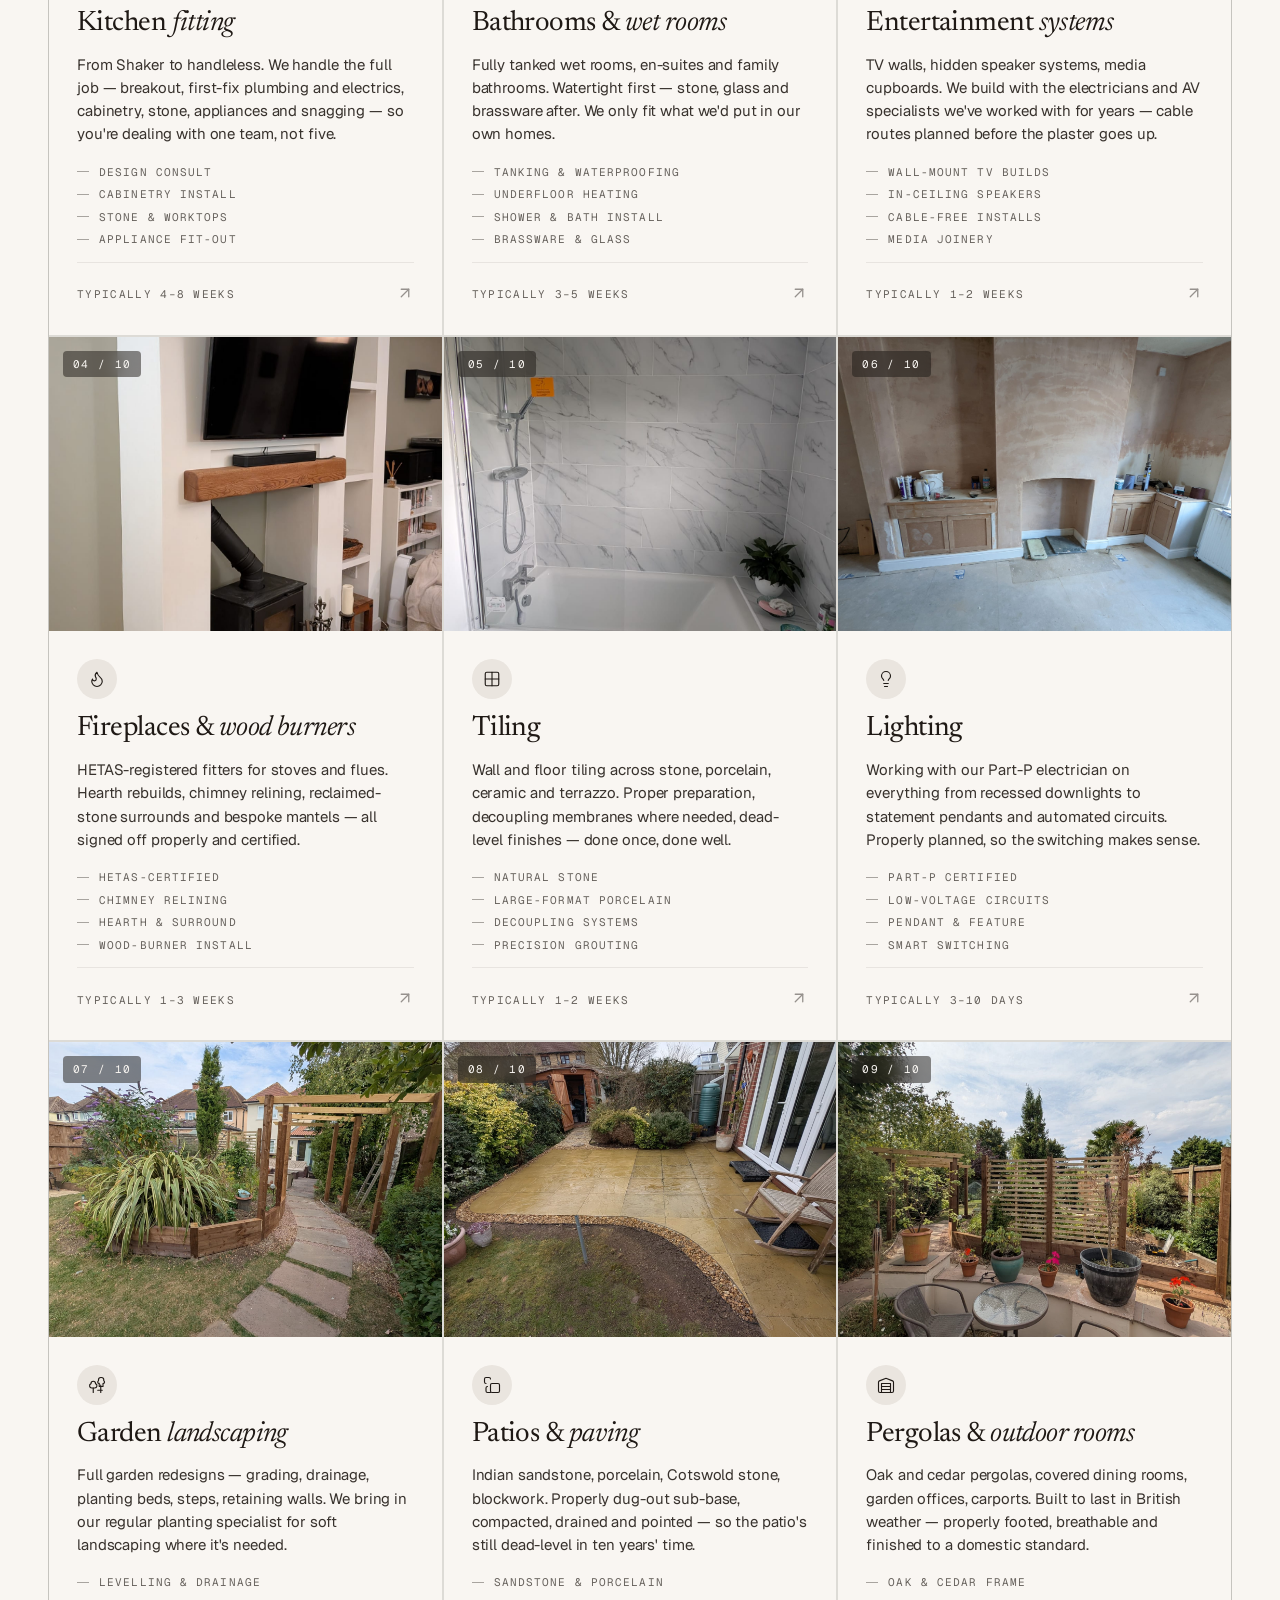
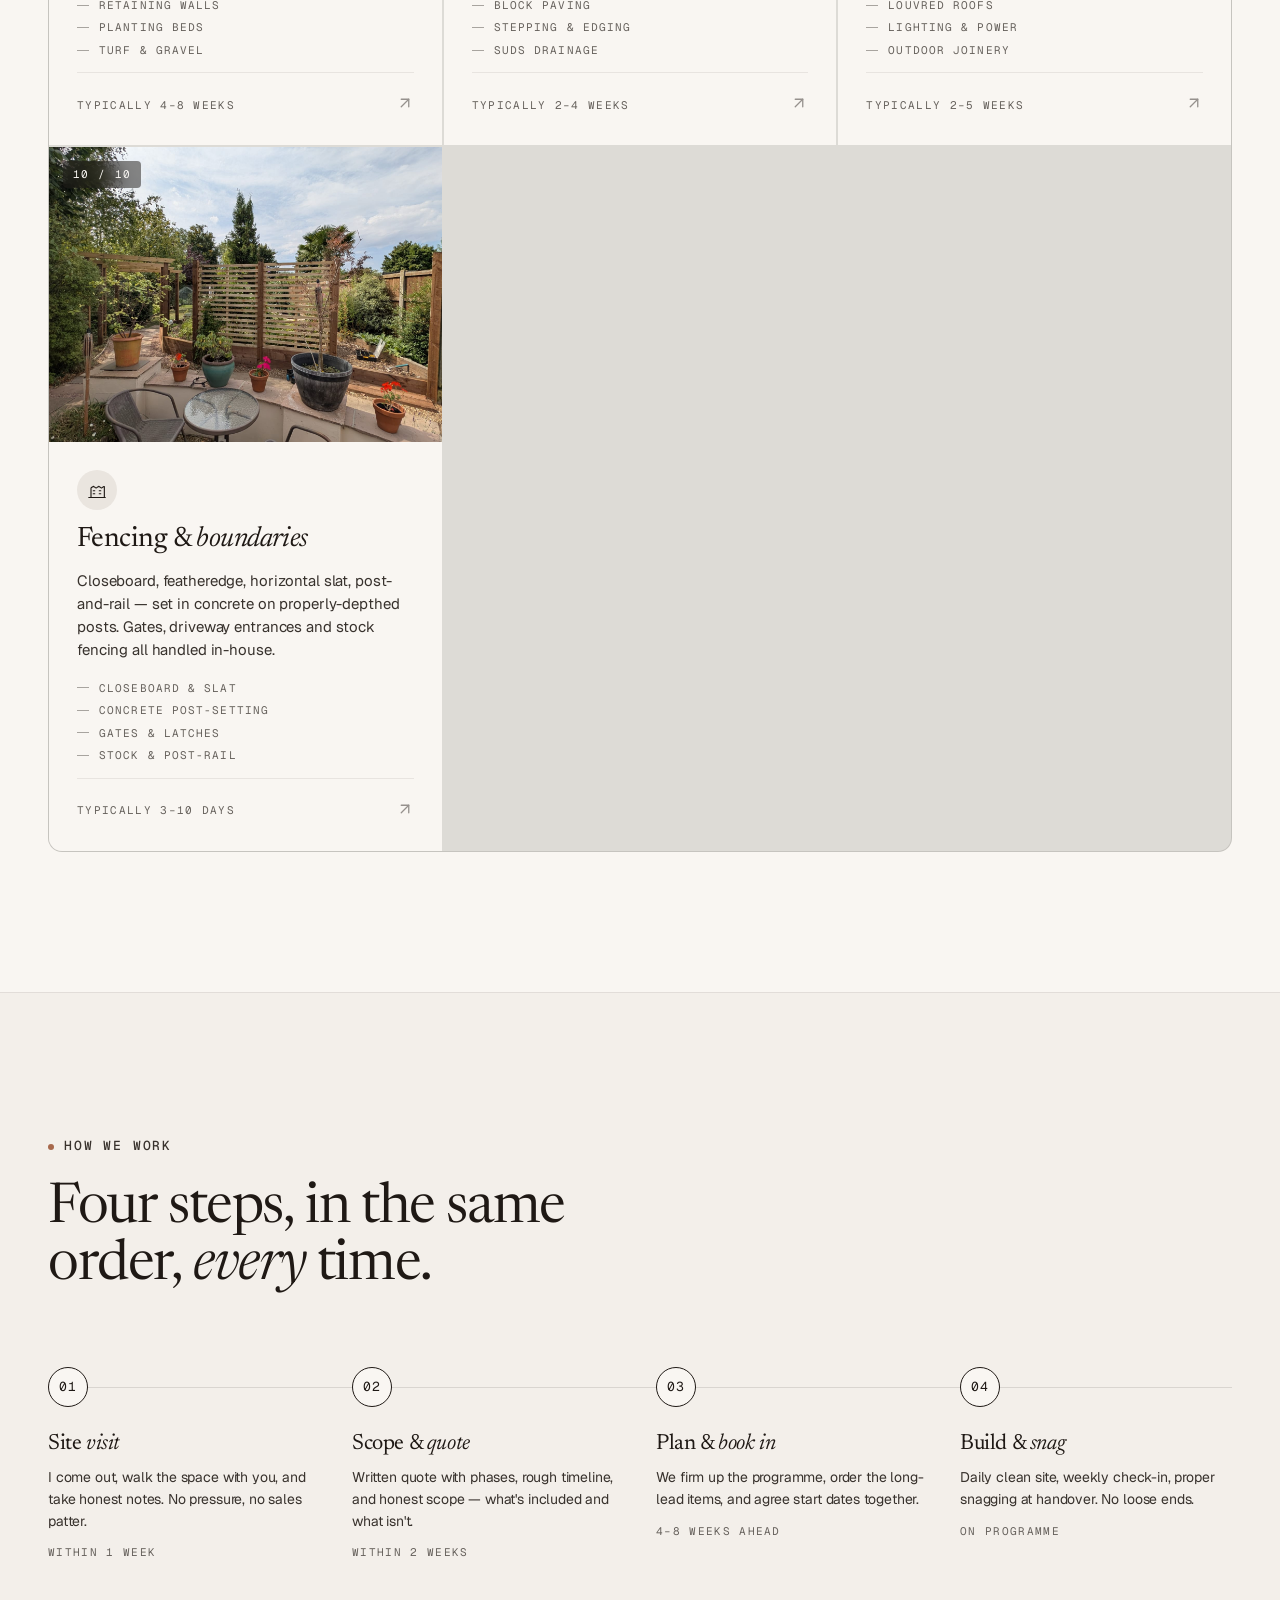
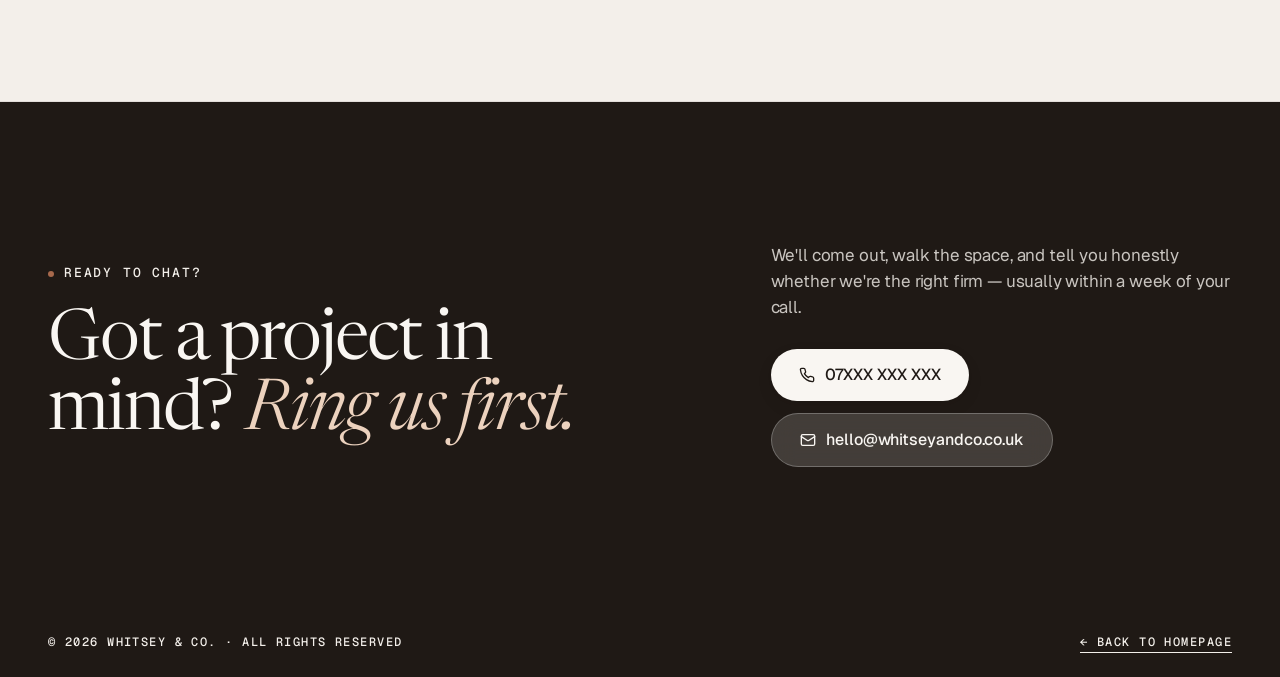
==== commit 00f06c31: "Clean repository to website files only - Remove design files (.af, screenshots, handoff zip) - Remov" ====
--- a/services.html
+++ b/services.html
@@ -650,7 +650,7 @@
         title: "Kitchen <em>fitting</em>",
         desc: "From Shaker to handleless. We handle the full job — breakout, first-fix plumbing and electrics, cabinetry, stone, appliances and snagging — so you're dealing with one team, not five.",
         bullets: ["Design consult", "Cabinetry install", "Stone &amp; worktops", "Appliance fit-out"],
-        img: "gallery_images/PHOTO-2026-04-11-17-01-11 7.jpg",
+        img: "Gallery_images/PHOTO-2026-04-11-17-01-11 7.jpg",
         foot: "Typically 4–8 weeks",
       },
       {
@@ -658,7 +658,7 @@
         title: "Bathrooms &amp; <em>wet rooms</em>",
         desc: "Fully tanked wet rooms, en-suites and family bathrooms. Watertight first — stone, glass and brassware after. We only fit what we'd put in our own homes.",
         bullets: ["Tanking &amp; waterproofing", "Underfloor heating", "Shower &amp; bath install", "Brassware &amp; glass"],
-        img: "gallery_images/PHOTO-2026-04-11-17-01-11 9.jpg",
+        img: "Gallery_images/PHOTO-2026-04-11-17-01-11 9.jpg",
         foot: "Typically 3–5 weeks",
       },
       {
@@ -666,7 +666,7 @@
         title: "Entertainment <em>systems</em>",
         desc: "TV walls, hidden speaker systems, media cupboards. We build with the electricians and AV specialists we've worked with for years — cable routes planned before the plaster goes up.",
         bullets: ["Wall-mount TV builds", "In-ceiling speakers", "Cable-free installs", "Media joinery"],
-        img: "gallery_images/PHOTO-2026-04-11-17-01-10 8.jpg",
+        img: "Gallery_images/PHOTO-2026-04-11-17-01-10 8.jpg",
         foot: "Typically 1–2 weeks",
       },
       {
@@ -674,7 +674,7 @@
         title: "Fireplaces &amp; <em>wood burners</em>",
         desc: "HETAS-registered fitters for stoves and flues. Hearth rebuilds, chimney relining, reclaimed-stone surrounds and bespoke mantels — all signed off properly and certified.",
         bullets: ["HETAS-certified", "Chimney relining", "Hearth &amp; surround", "Wood-burner install"],
-        img: "gallery_images/PHOTO-2026-04-11-17-01-06.jpg",
+        img: "Gallery_images/PHOTO-2026-04-11-17-01-06.jpg",
         foot: "Typically 1–3 weeks",
       },
       {
@@ -682,7 +682,7 @@
         title: "Tiling",
         desc: "Wall and floor tiling across stone, porcelain, ceramic and terrazzo. Proper preparation, decoupling membranes where needed, dead-level finishes — done once, done well.",
         bullets: ["Natural stone", "Large-format porcelain", "Decoupling systems", "Precision grouting"],
-        img: "gallery_images/PHOTO-2026-04-11-17-01-07 2.jpg",
+        img: "Gallery_images/PHOTO-2026-04-11-17-01-07 2.jpg",
         foot: "Typically 1–2 weeks",
       },
       {
@@ -690,7 +690,7 @@
         title: "Lighting",
         desc: "Working with our Part-P electrician on everything from recessed downlights to statement pendants and automated circuits. Properly planned, so the switching makes sense.",
         bullets: ["Part-P certified", "Low-voltage circuits", "Pendant &amp; feature", "Smart switching"],
-        img: "gallery_images/PHOTO-2026-04-11-17-01-12 13.jpg",
+        img: "Gallery_images/PHOTO-2026-04-11-17-01-12 13.jpg",
         foot: "Typically 3–10 days",
       },
       {
@@ -698,7 +698,7 @@
         title: "Garden <em>landscaping</em>",
         desc: "Full garden redesigns — grading, drainage, planting beds, steps, retaining walls. We bring in our regular planting specialist for soft landscaping where it's needed.",
         bullets: ["Levelling &amp; drainage", "Retaining walls", "Planting beds", "Turf &amp; gravel"],
-        img: "gallery_images/PHOTO-2026-04-11-17-01-06 2.jpg",
+        img: "Gallery_images/PHOTO-2026-04-11-17-01-06 2.jpg",
         foot: "Typically 4–8 weeks",
       },
       {
@@ -706,7 +706,7 @@
         title: "Patios &amp; <em>paving</em>",
         desc: "Indian sandstone, porcelain, Cotswold stone, blockwork. Properly dug-out sub-base, compacted, drained and pointed — so the patio's still dead-level in ten years' time.",
         bullets: ["Sandstone &amp; porcelain", "Block paving", "Stepping &amp; edging", "SuDS drainage"],
-        img: "gallery_images/PHOTO-2026-04-11-17-01-10 7.jpg",
+        img: "Gallery_images/PHOTO-2026-04-11-17-01-10 7.jpg",
         foot: "Typically 2–4 weeks",
       },
       {
@@ -714,7 +714,7 @@
         title: "Pergolas &amp; <em>outdoor rooms</em>",
         desc: "Oak and cedar pergolas, covered dining rooms, garden offices, carports. Built to last in British weather — properly footed, breathable and finished to a domestic standard.",
         bullets: ["Oak &amp; cedar frame", "Louvred roofs", "Lighting &amp; power", "Outdoor joinery"],
-        img: "gallery_images/PHOTO-2026-04-11-17-01-07.jpg",
+        img: "Gallery_images/PHOTO-2026-04-11-17-01-07.jpg",
         foot: "Typically 2–5 weeks",
       },
       {
@@ -722,7 +722,7 @@
         title: "Fencing &amp; <em>boundaries</em>",
         desc: "Closeboard, featheredge, horizontal slat, post-and-rail — set in concrete on properly-depthed posts. Gates, driveway entrances and stock fencing all handled in-house.",
         bullets: ["Closeboard &amp; slat", "Concrete post-setting", "Gates &amp; latches", "Stock &amp; post-rail"],
-        img: "gallery_images/PHOTO-2026-04-11-17-01-10 3.jpg",
+        img: "Gallery_images/PHOTO-2026-04-11-17-01-10 3.jpg",
         foot: "Typically 3–10 days",
       },
     ];
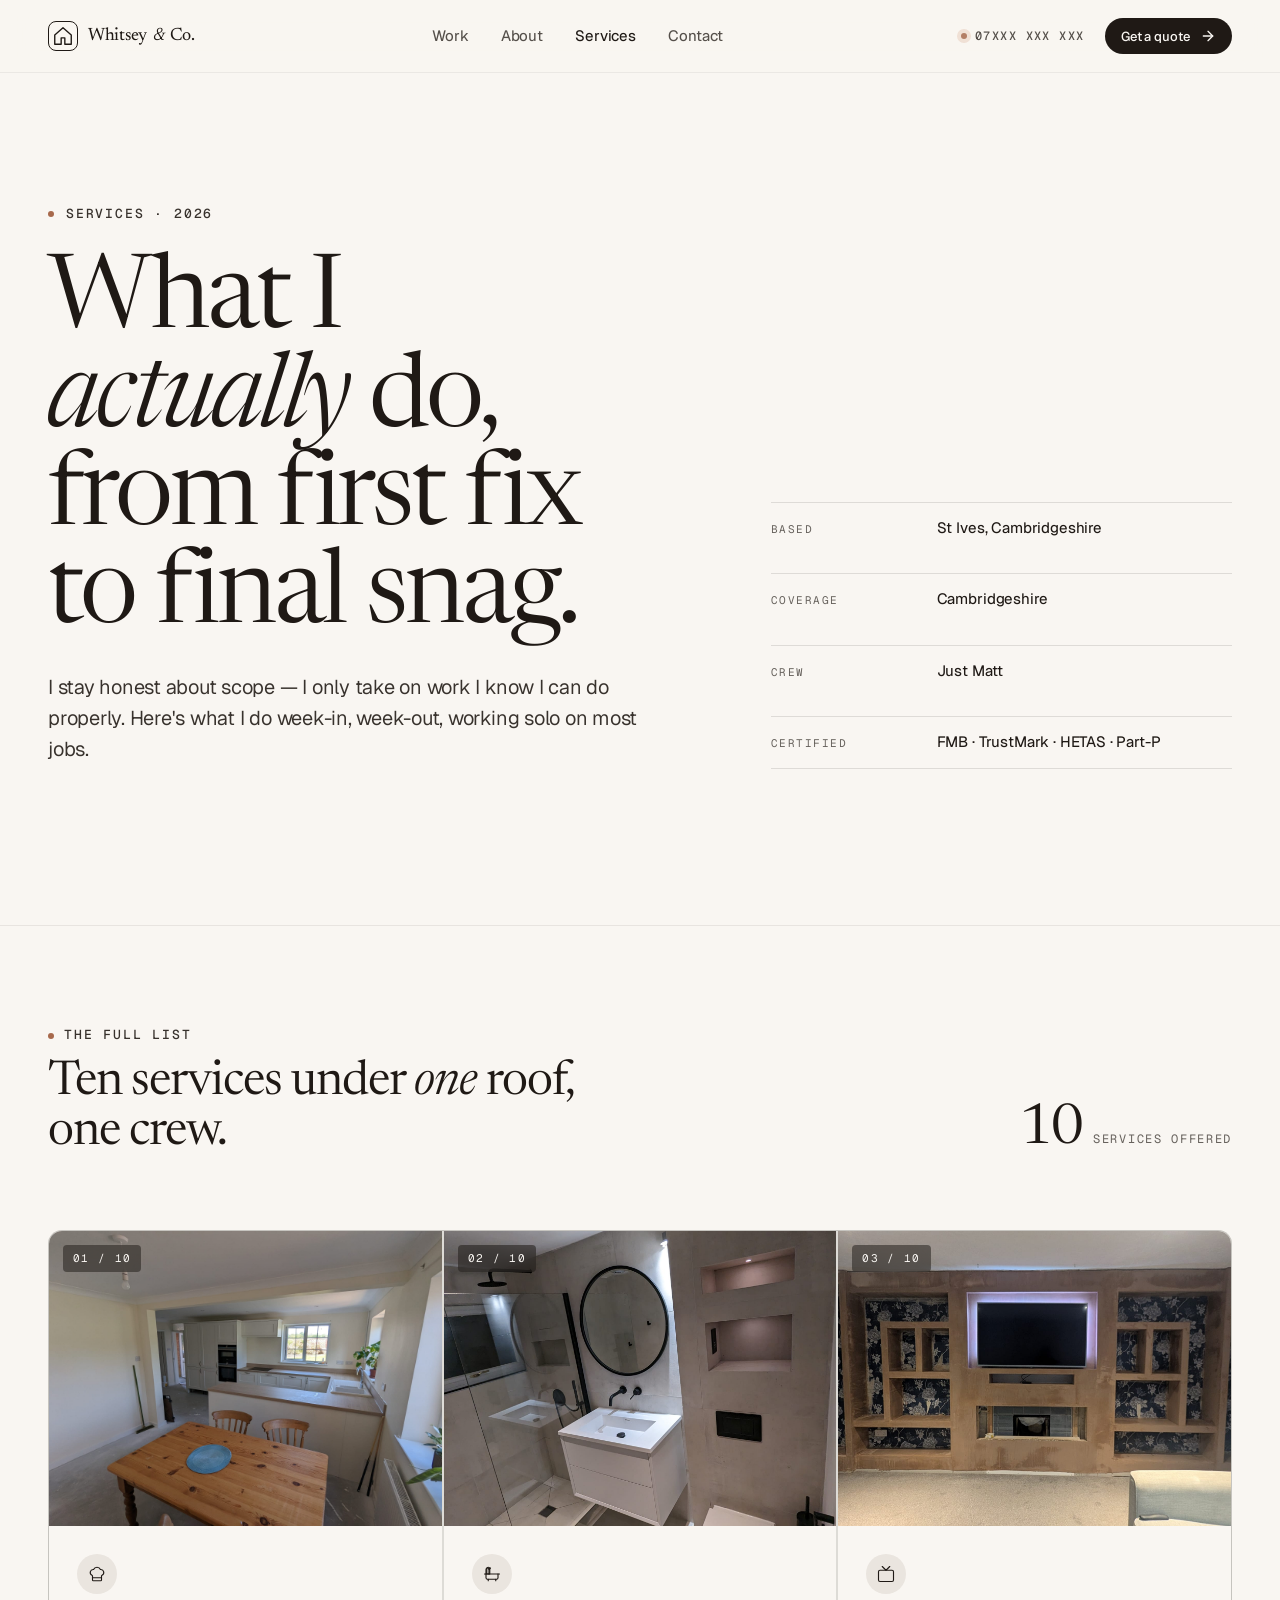
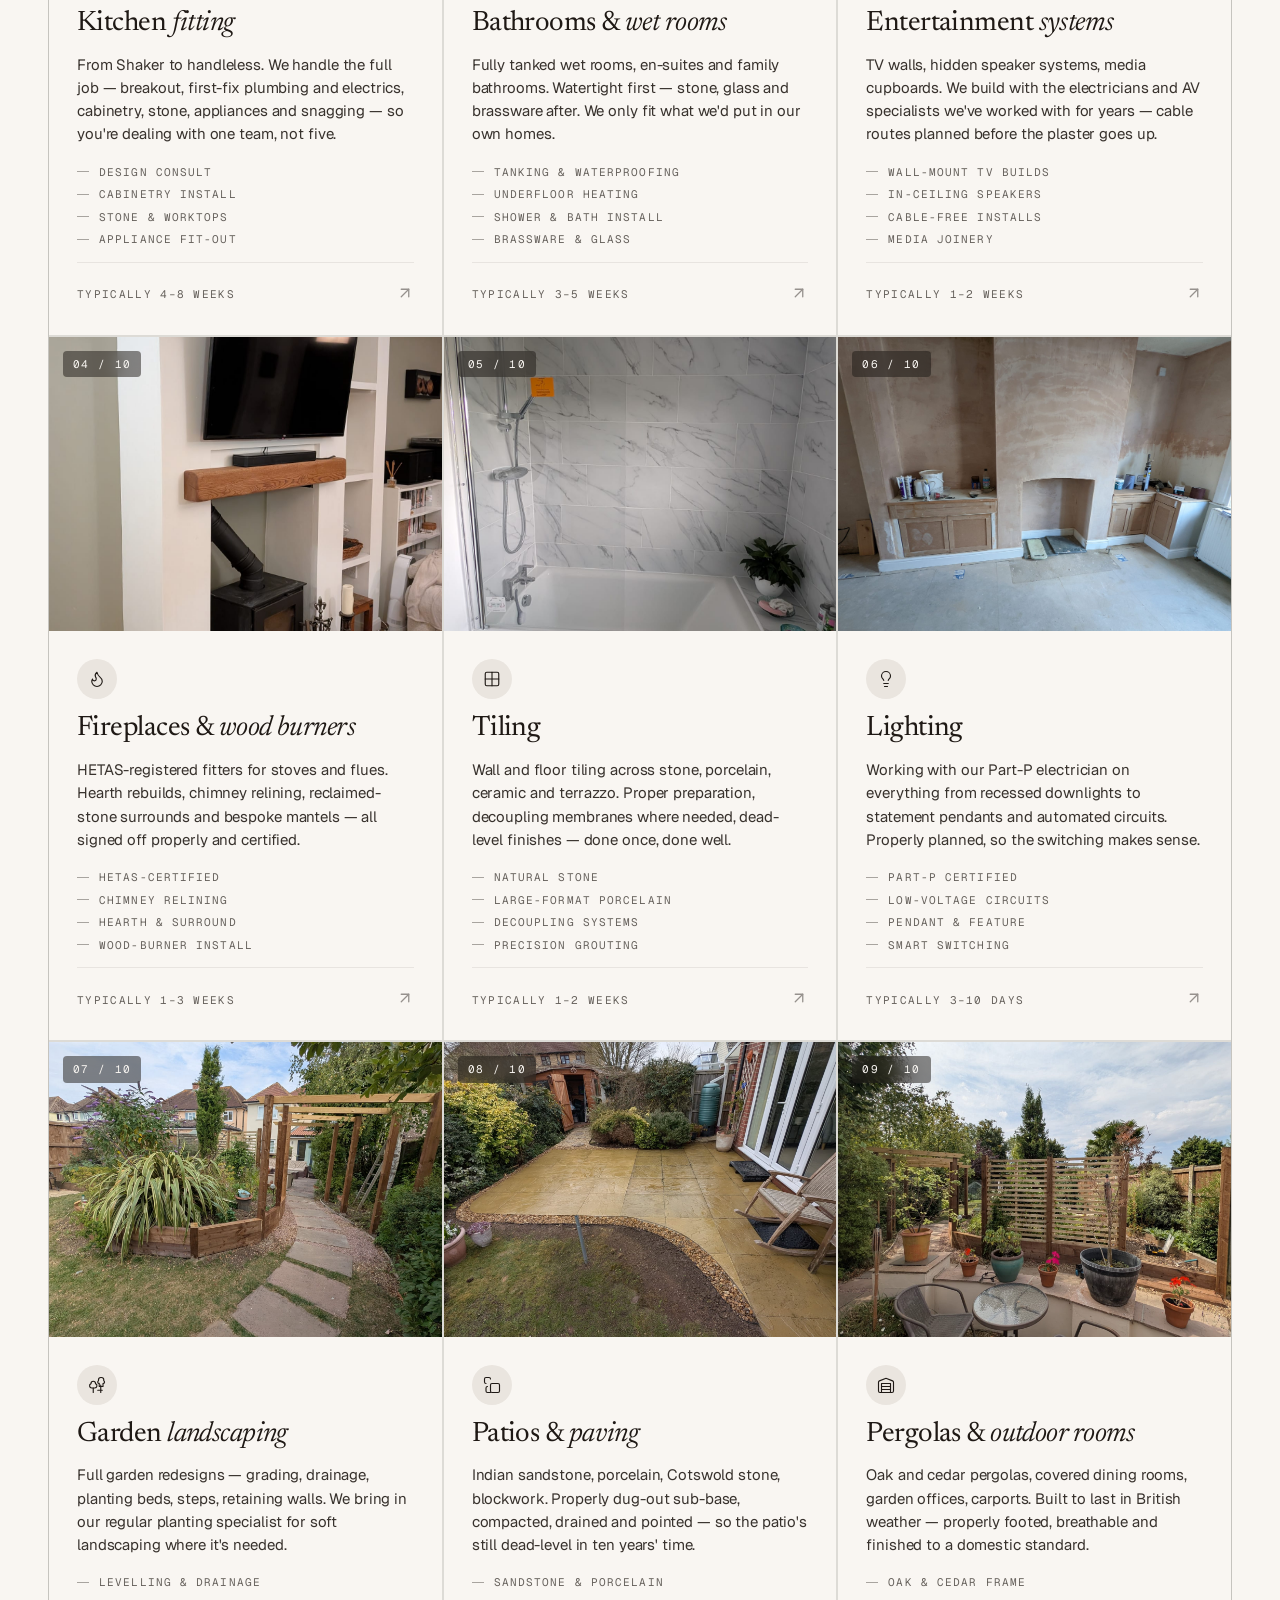
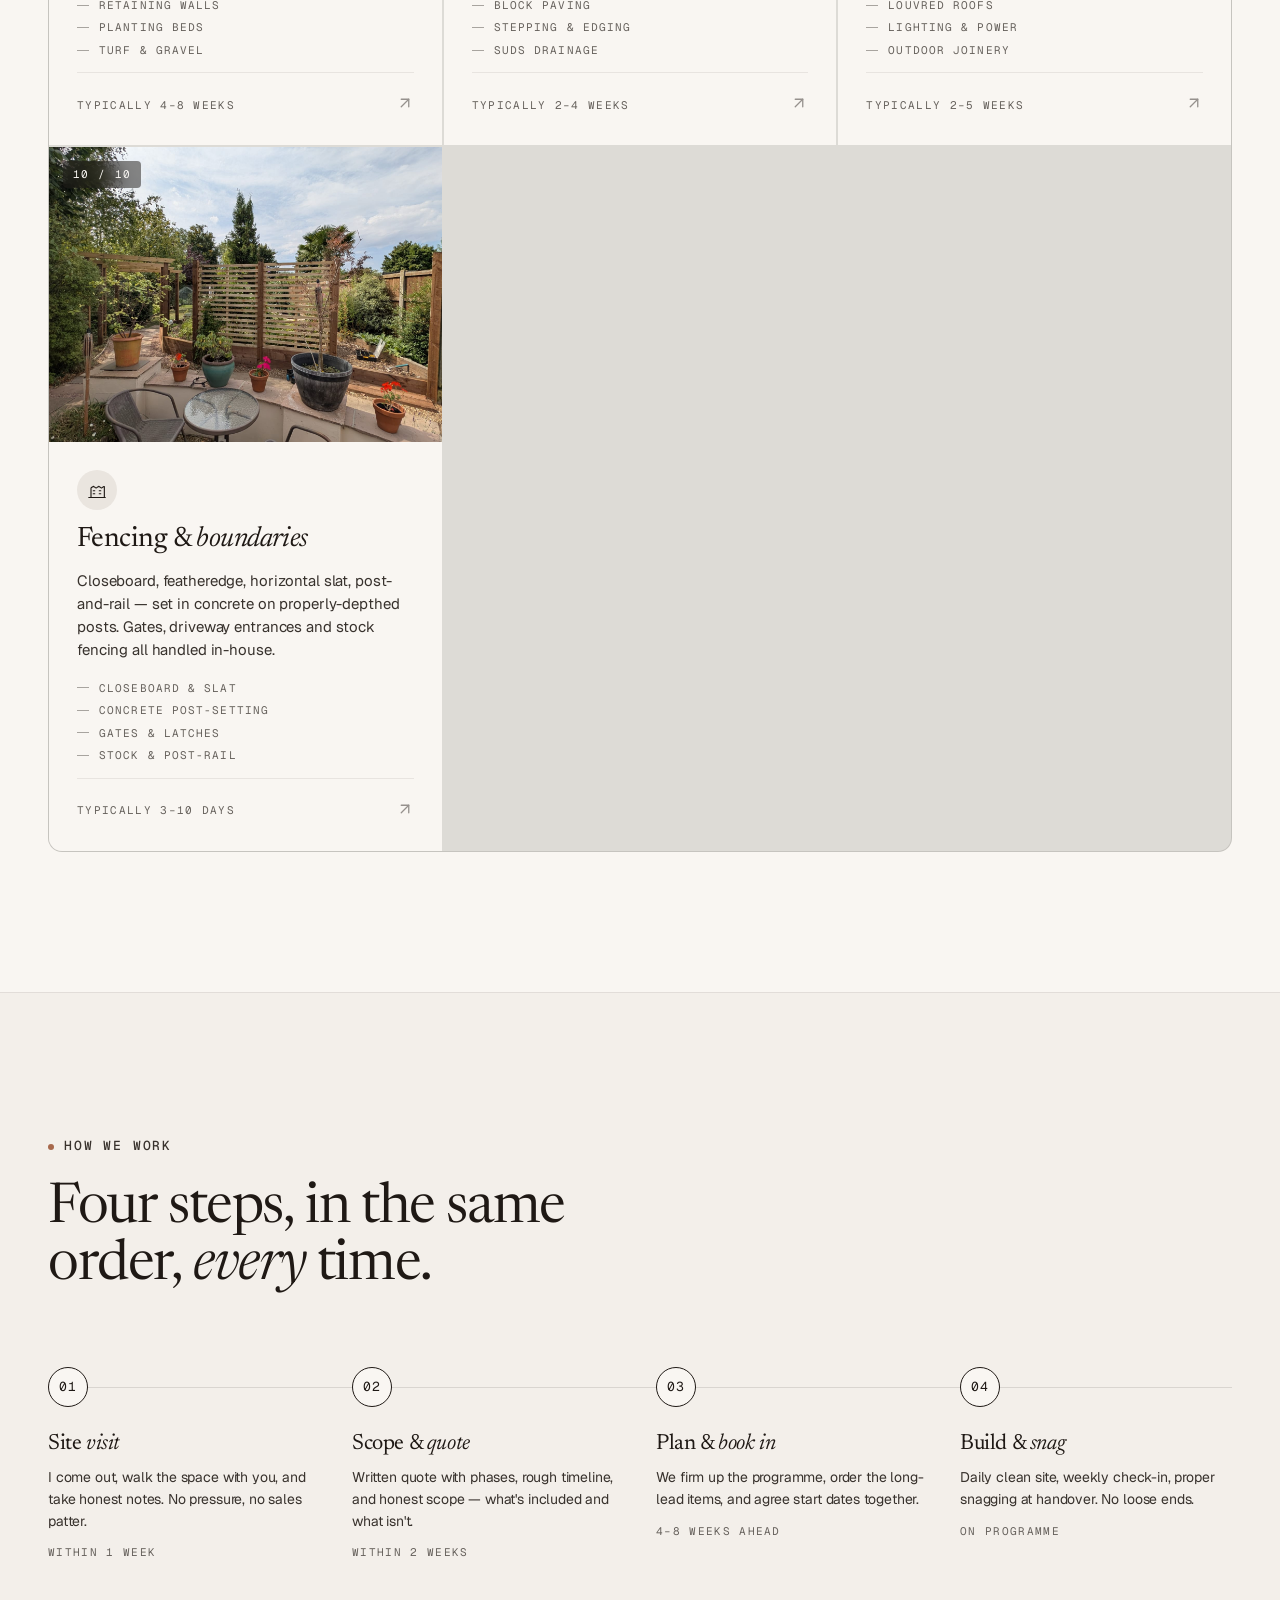
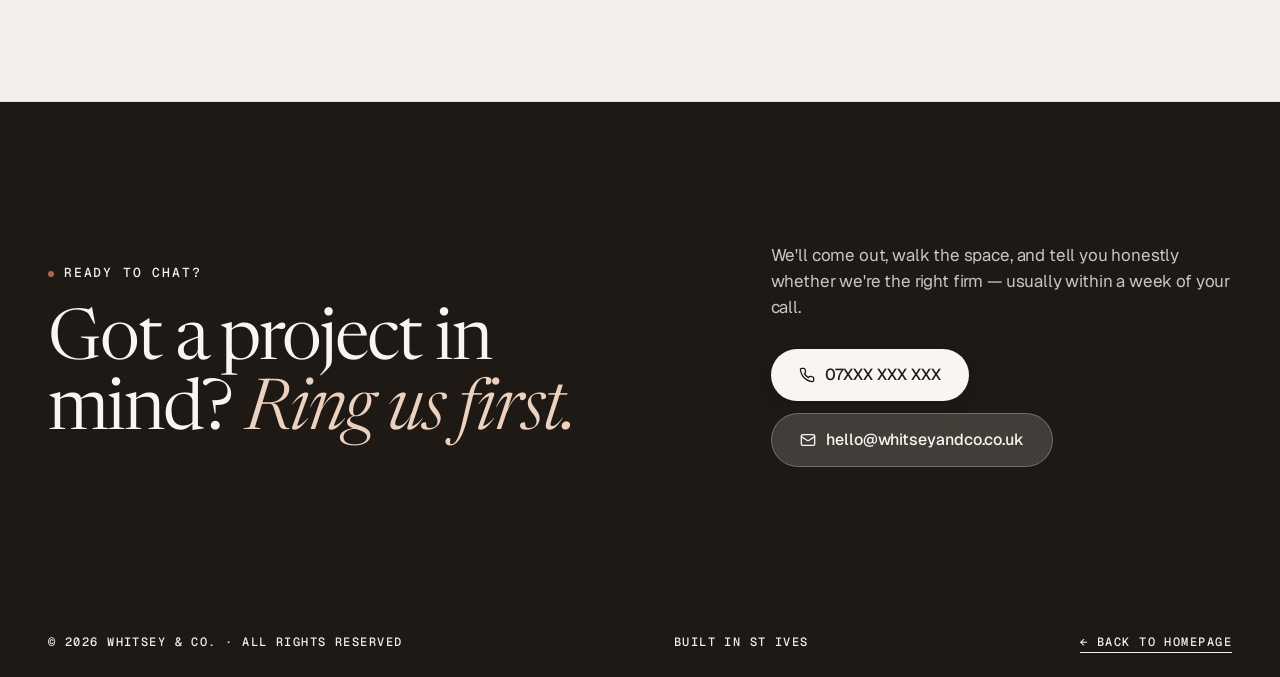
==== commit 7ecf64ed: "Update website content Co-Authored-By: Claude Sonnet 4.5 <noreply@anthropic.com>" ====
--- a/services.html
+++ b/services.html
@@ -162,23 +162,29 @@
       transition: transform 0.25s ease, opacity 0.2s ease, width 0.25s ease;
       transform-origin: center;
     }
-    .nav--open .nav__burger span:nth-child(1) { transform: translateY(7px) rotate(45deg); }
-    .nav--open .nav__burger span:nth-child(2) { opacity: 0; width: 0; }
-    .nav--open .nav__burger span:nth-child(3) { transform: translateY(-7px) rotate(-45deg); }
+    .menu-open .nav__burger span:nth-child(1) { transform: translateY(7px) rotate(45deg); }
+    .menu-open .nav__burger span:nth-child(2) { opacity: 0; width: 0; }
+    .menu-open .nav__burger span:nth-child(3) { transform: translateY(-7px) rotate(-45deg); }
     /* Mobile drawer */
     .nav__drawer {
-      display: none;
-      position: fixed; inset: 0; top: 0; z-index: 90;
+      display: flex;
+      position: fixed; inset: 0; top: 0; z-index: 101;
       padding-top: 72px;
       background: var(--ink);
       flex-direction: column;
-      animation: drawerIn 0.25s cubic-bezier(0.16,1,0.3,1) forwards;
-    }
-    @keyframes drawerIn {
-      from { opacity: 0; transform: translateY(-8px); }
-      to   { opacity: 1; transform: translateY(0); }
-    }
-    .nav--open .nav__drawer { display: flex; }
+      visibility: hidden;
+      opacity: 0;
+      pointer-events: none;
+      transition: opacity 0.25s cubic-bezier(0.16,1,0.3,1), transform 0.25s cubic-bezier(0.16,1,0.3,1), visibility 0s linear 0.25s;
+      transform: translateY(-8px);
+    }
+    .menu-open .nav__drawer {
+      visibility: visible;
+      opacity: 1;
+      pointer-events: auto;
+      transform: translateY(0);
+      transition: opacity 0.25s cubic-bezier(0.16,1,0.3,1), transform 0.25s cubic-bezier(0.16,1,0.3,1), visibility 0s linear 0s;
+    }
     .nav__drawer ul {
       list-style: none; margin: 0; padding: 32px var(--gutter);
       display: flex; flex-direction: column; gap: 4px;
@@ -490,25 +496,26 @@
       </div>
     </div>
 
-    <!-- Mobile drawer -->
-    <div class="nav__drawer" id="nav-drawer" role="dialog" aria-label="Navigation menu">
-      <button class="nav__drawer-close" onclick="closeDrawer()" aria-label="Close menu">
-        <svg viewBox="0 0 24 24" width="22" height="22" fill="none" stroke="currentColor" stroke-width="2" stroke-linecap="round"><path d="M18 6 6 18M6 6l12 12"/></svg>
-      </button>
-      <ul>
-        <li><a href="index.html#work"    onclick="closeDrawer()">Work</a></li>
-        <li><a href="index.html#about"   onclick="closeDrawer()">About</a></li>
-        <li><a href="services.html"      onclick="closeDrawer()" aria-current="page">Services</a></li>
-        <li><a href="index.html#contact" onclick="closeDrawer()">Contact</a></li>
-      </ul>
-      <div class="nav__drawer-cta">
-        <a href="index.html#contact" class="btn btn--bone btn--lg" onclick="closeDrawer()">
-          Get a quote
-          <svg class="icon" viewBox="0 0 24 24" data-arrow aria-hidden="true"><path d="M5 12h14"/><path d="m12 5 7 7-7 7"/></svg>
-        </a>
-      </div>
+  </nav>
+
+  <!-- Mobile drawer (outside <nav> so position:fixed resolves to viewport) -->
+  <div class="nav__drawer" id="nav-drawer" role="dialog" aria-label="Navigation menu">
+    <button class="nav__drawer-close" onclick="closeDrawer()" aria-label="Close menu">
+      <svg viewBox="0 0 24 24" width="22" height="22" fill="none" stroke="currentColor" stroke-width="2" stroke-linecap="round"><path d="M18 6 6 18M6 6l12 12"/></svg>
+    </button>
+    <ul>
+      <li><a href="index.html#work"    onclick="closeDrawer()">Work</a></li>
+      <li><a href="index.html#about"   onclick="closeDrawer()">About</a></li>
+      <li><a href="services.html"      onclick="closeDrawer()" aria-current="page">Services</a></li>
+      <li><a href="index.html#contact" onclick="closeDrawer()">Contact</a></li>
+    </ul>
+    <div class="nav__drawer-cta">
+      <a href="index.html#contact" class="btn btn--bone btn--lg" onclick="closeDrawer()">
+        Get a quote
+        <svg class="icon" viewBox="0 0 24 24" data-arrow aria-hidden="true"><path d="M5 12h14"/><path d="m12 5 7 7-7 7"/></svg>
+      </a>
     </div>
-  </nav>
+  </div>
 
   <!-- ── Services hero ── -->
   <header class="sv-hero">
@@ -636,6 +643,7 @@
   <footer class="foot">
     <div class="container-wide foot__inner">
       <span class="mono-label" style="color:var(--bone-2)">© 2026 Whitsey &amp; Co. · All rights reserved</span>
+      <span class="mono-label" style="color:var(--bone-2)">Built in St Ives</span>
       <span class="mono-label" style="color:var(--bone-2)">
         <a href="index.html" class="foot__back">← Back to homepage</a>
       </span>
@@ -781,13 +789,13 @@
     // Hamburger menu
     const burger = document.getElementById("nav-burger");
     function openDrawer() {
-      nav.classList.add("nav--open");
+      document.body.classList.add("menu-open");
       burger.setAttribute("aria-expanded", "true");
       burger.setAttribute("aria-label", "Close menu");
       document.body.style.overflow = "hidden";
     }
     function closeDrawer() {
-      nav.classList.remove("nav--open");
+      document.body.classList.remove("menu-open");
       burger.setAttribute("aria-expanded", "false");
       burger.setAttribute("aria-label", "Open menu");
       document.body.style.overflow = "";
